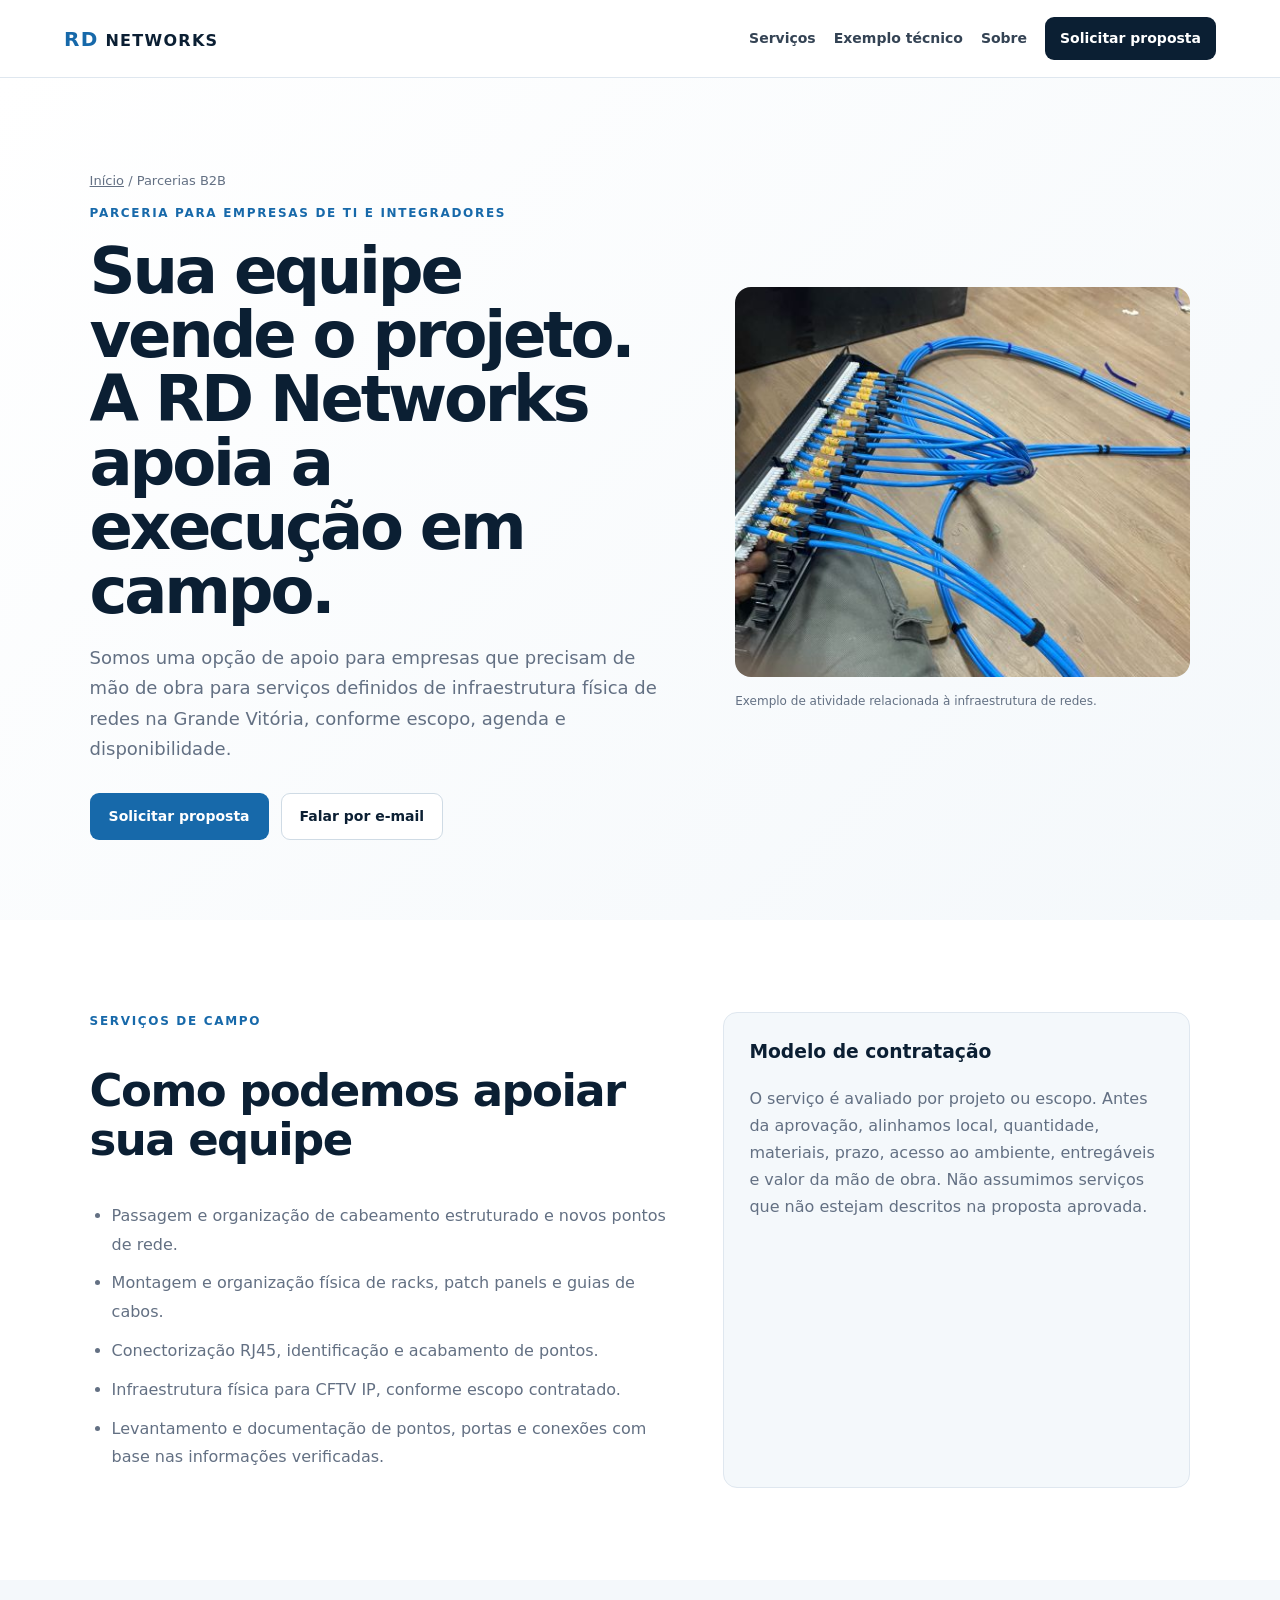
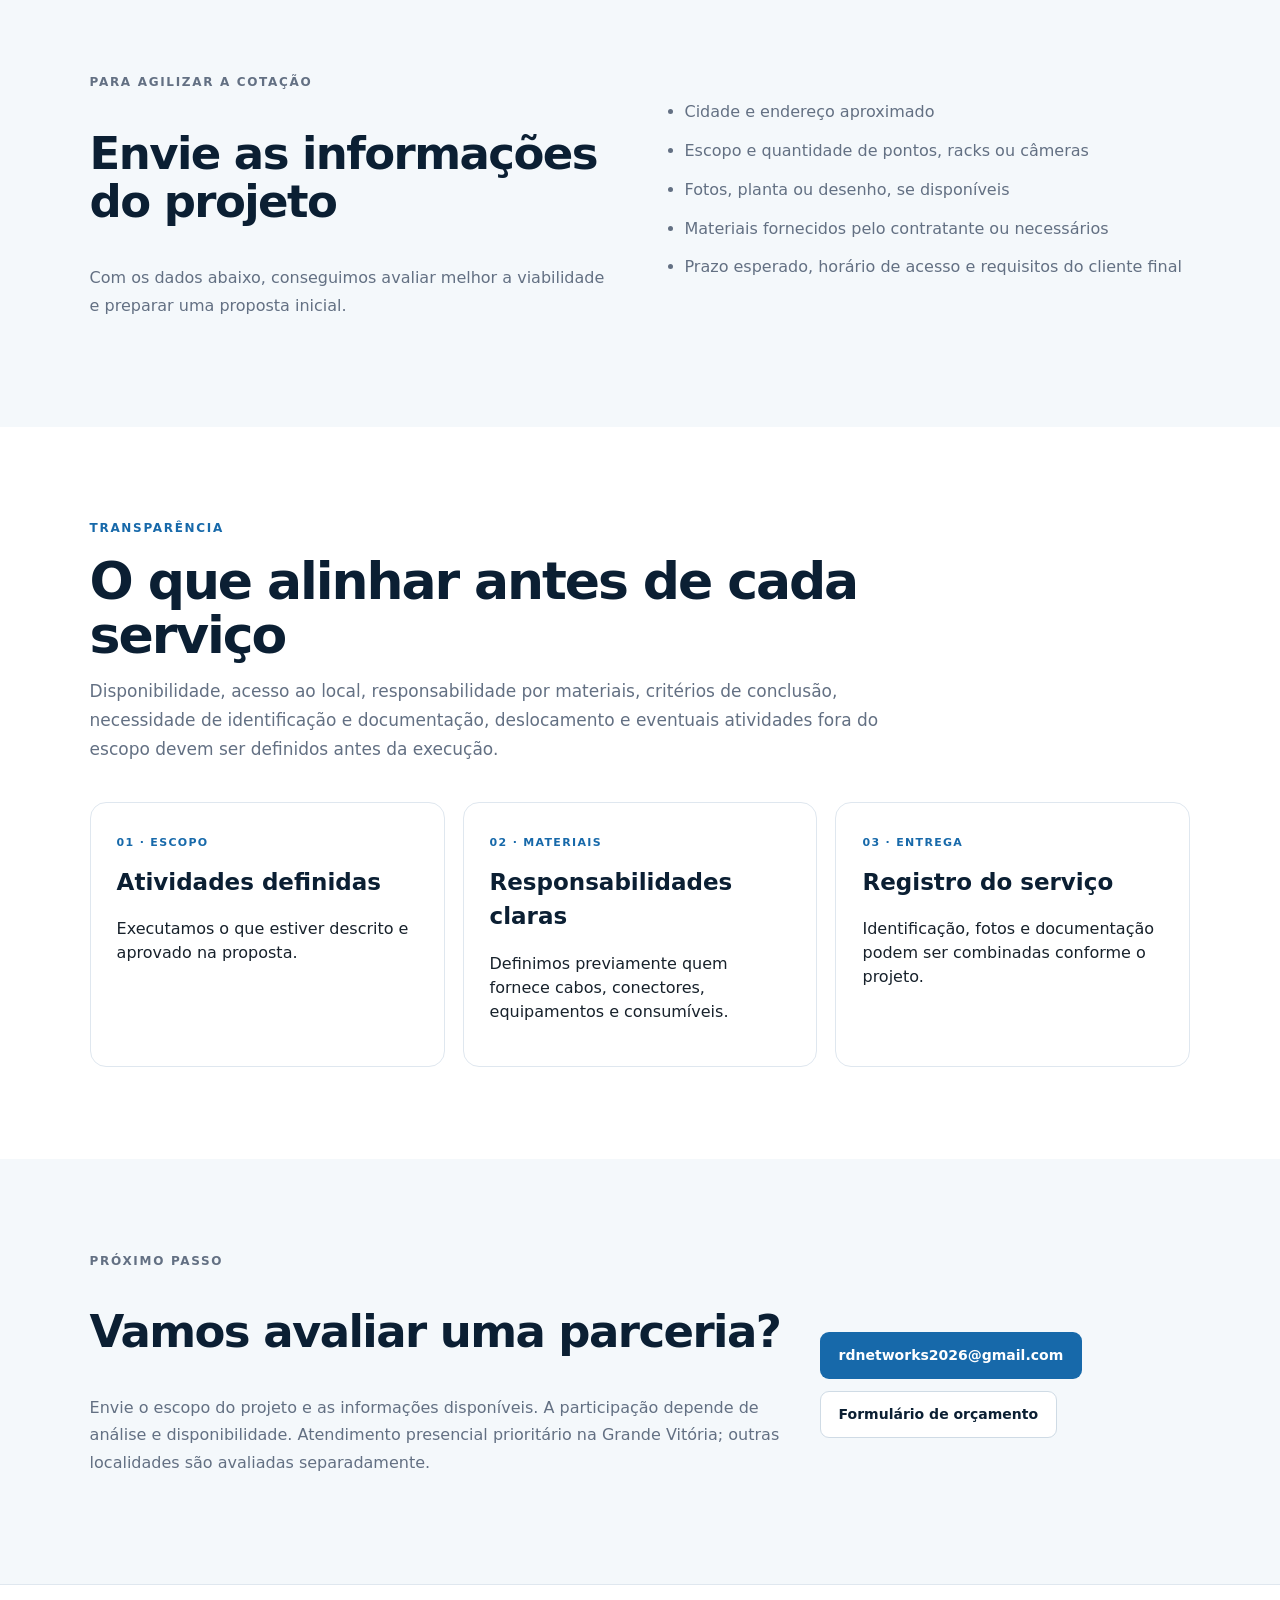
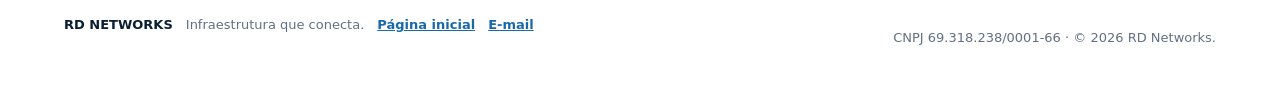
==== b2b.html @ fc4e4446 "Create dedicated B2B partnership page for IT companies" ====
<!doctype html>
<html lang="pt-BR">
<head>
<meta charset="utf-8"><meta name="viewport" content="width=device-width, initial-scale=1">
<title>Parceria B2B para empresas de TI | RD Networks</title>
<meta name="description" content="A RD Networks apoia empresas de TI e integradores com execução presencial de cabeamento estruturado, racks, patch panels, CFTV IP e documentação na Grande Vitória.">
<link rel="canonical" href="https://rdnetworks2026.github.io/Rd-Networks/b2b.html">
<link rel="stylesheet" href="style.css?v=20261010-b2b">
</head>
<body>
<header class="topbar"><a class="brand" href="./"><span>RD</span> NETWORKS</a><button class="menu" type="button" aria-label="Abrir menu" aria-controls="mainNav" aria-expanded="false">☰</button><nav id="mainNav" aria-label="Navegação principal"><a href="./#servicos">Serviços</a><a href="./#entregaveis">Exemplo técnico</a><a href="./#sobre">Sobre</a><a class="nav-cta" href="./#orcamento">Solicitar proposta</a></nav></header>
<main>
<section class="detail-hero"><div class="detail-copy"><p class="detail-breadcrumb"><a href="./">Início</a> / Parcerias B2B</p><p class="eyebrow">PARCERIA PARA EMPRESAS DE TI E INTEGRADORES</p><h1>Sua equipe vende o projeto. A RD Networks apoia a execução em campo.</h1><p>Somos uma opção de apoio para empresas que precisam de mão de obra para serviços definidos de infraestrutura física de redes na Grande Vitória, conforme escopo, agenda e disponibilidade.</p><div class="actions"><a class="btn primary" href="./#orcamento">Solicitar proposta</a><a class="btn secondary" href="mailto:rdnetworks2026@gmail.com?subject=Parceria%20B2B%20-%20RD%20Networks">Falar por e-mail</a></div></div><figure class="detail-visual"><img src="assets/servico-real-patch-panel.png" alt="Patch panel com cabos de rede organizados"><figcaption>Exemplo de atividade relacionada à infraestrutura de redes.</figcaption></figure></section>
<section class="section detail-layout"><div><p class="eyebrow">SERVIÇOS DE CAMPO</p><h2>Como podemos apoiar sua equipe</h2><ul class="detail-list"><li>Passagem e organização de cabeamento estruturado e novos pontos de rede.</li><li>Montagem e organização física de racks, patch panels e guias de cabos.</li><li>Conectorização RJ45, identificação e acabamento de pontos.</li><li>Infraestrutura física para CFTV IP, conforme escopo contratado.</li><li>Levantamento e documentação de pontos, portas e conexões com base nas informações verificadas.</li></ul></div><aside class="detail-aside"><h3>Modelo de contratação</h3><p>O serviço é avaliado por projeto ou escopo. Antes da aprovação, alinhamos local, quantidade, materiais, prazo, acesso ao ambiente, entregáveis e valor da mão de obra. Não assumimos serviços que não estejam descritos na proposta aprovada.</p></aside></section>
<section class="section detail-request"><div><p class="eyebrow">PARA AGILIZAR A COTAÇÃO</p><h2>Envie as informações do projeto</h2><p>Com os dados abaixo, conseguimos avaliar melhor a viabilidade e preparar uma proposta inicial.</p></div><ul class="detail-list"><li>Cidade e endereço aproximado</li><li>Escopo e quantidade de pontos, racks ou câmeras</li><li>Fotos, planta ou desenho, se disponíveis</li><li>Materiais fornecidos pelo contratante ou necessários</li><li>Prazo esperado, horário de acesso e requisitos do cliente final</li></ul></section>
<section class="section"><div class="section-heading"><p class="eyebrow">TRANSPARÊNCIA</p><h2>O que alinhar antes de cada serviço</h2><p>Disponibilidade, acesso ao local, responsabilidade por materiais, critérios de conclusão, necessidade de identificação e documentação, deslocamento e eventuais atividades fora do escopo devem ser definidos antes da execução.</p></div><div class="card-grid three"><article class="deliverable-card"><span class="sample-label">01 · ESCOPO</span><h3>Atividades definidas</h3><p>Executamos o que estiver descrito e aprovado na proposta.</p></article><article class="deliverable-card"><span class="sample-label">02 · MATERIAIS</span><h3>Responsabilidades claras</h3><p>Definimos previamente quem fornece cabos, conectores, equipamentos e consumíveis.</p></article><article class="deliverable-card"><span class="sample-label">03 · ENTREGA</span><h3>Registro do serviço</h3><p>Identificação, fotos e documentação podem ser combinadas conforme o projeto.</p></article></div></section>
<section class="section detail-cta soft"><div><p class="eyebrow">PRÓXIMO PASSO</p><h2>Vamos avaliar uma parceria?</h2><p>Envie o escopo do projeto e as informações disponíveis. A participação depende de análise e disponibilidade. Atendimento presencial prioritário na Grande Vitória; outras localidades são avaliadas separadamente.</p></div><div class="actions"><a class="btn primary" href="mailto:rdnetworks2026@gmail.com?subject=Parceria%20B2B%20-%20RD%20Networks">rdnetworks2026@gmail.com</a><a class="btn secondary" href="./#orcamento">Formulário de orçamento</a></div></section>
</main>
<footer><div><strong>RD NETWORKS</strong><span>Infraestrutura que conecta.</span><a href="./">Página inicial</a><a href="mailto:rdnetworks2026@gmail.com">E-mail</a></div><p>CNPJ 69.318.238/0001-66 · © 2026 RD Networks.</p></footer><script src="script.js?v=20261010-b2b"></script>
</body></html>
---- style.css ----
:root{--navy:#0b1f33;--navy2:#102b45;--blue:#1769aa;--cyan:#28b6d8;--ink:#17212b;--muted:#637083;--line:#dfe7ef;--soft:#f4f8fb;--white:#fff;--green:#167a43}
*{box-sizing:border-box}html{scroll-behavior:smooth}body{margin:0;font-family:Inter,ui-sans-serif,system-ui,-apple-system,BlinkMacSystemFont,"Segoe UI",sans-serif;color:var(--ink);background:#fff;line-height:1.5}a{color:inherit}img{max-width:100%}.topbar{position:sticky;top:0;z-index:50;display:flex;align-items:center;justify-content:space-between;gap:30px;padding:17px max(5vw,24px);background:rgba(255,255,255,.96);border-bottom:1px solid var(--line);backdrop-filter:blur(12px)}.brand{text-decoration:none;font-weight:900;letter-spacing:.08em;color:var(--navy);white-space:nowrap}.brand span{color:var(--blue);font-size:1.25em}nav{display:flex;align-items:center;gap:18px}nav a{text-decoration:none;font-size:14px;font-weight:750;color:#344354}nav a:hover{color:var(--blue)}.nav-cta{background:var(--navy);color:#fff!important;padding:11px 15px;border-radius:9px}.menu{display:none;border:0;background:none;font-size:26px;color:var(--navy)}
.hero{min-height:650px;display:grid;grid-template-columns:1.05fr .95fr;gap:6vw;align-items:center;padding:80px max(7vw,28px);background:linear-gradient(135deg,#fff 0%,#f4f8fb 100%)}.hero-copy{max-width:760px}.eyebrow{margin:0 0 17px;color:var(--blue);font-size:12px;font-weight:900;letter-spacing:.14em}.hero h1{margin:0 0 24px;color:var(--navy);font-size:clamp(44px,6vw,76px);line-height:.99;letter-spacing:-.055em}.hero-lead{max-width:700px;color:var(--muted);font-size:19px;line-height:1.7}.actions{display:flex;gap:12px;flex-wrap:wrap;margin-top:28px}.btn{display:inline-flex;justify-content:center;align-items:center;min-height:46px;padding:12px 18px;border-radius:9px;text-decoration:none;border:1px solid transparent;font-weight:800;font-size:14px;cursor:pointer}.btn.primary{background:var(--blue);color:#fff}.btn.primary:hover{background:var(--navy)}.btn.secondary{background:#fff;border-color:#cfdbe5;color:var(--navy)}.btn.secondary:hover{border-color:var(--blue);color:var(--blue)}.btn.light{background:#fff;color:var(--navy)}.trust-row{display:flex;flex-wrap:wrap;gap:18px;margin-top:28px;color:#425365;font-size:13px;font-weight:700}
.hero-visual{position:relative;min-height:470px;display:grid;place-items:center}.visual-glow{position:absolute;width:360px;height:360px;border-radius:50%;background:radial-gradient(circle,#bdefff 0%,rgba(189,239,255,0) 68%)}.rack-visual{position:relative;width:min(280px,70%);height:380px;padding:14px;background:linear-gradient(90deg,#111b27,#2b3d4f,#111b27);border:10px solid #152536;border-radius:16px;box-shadow:25px 30px 55px rgba(11,31,51,.22);z-index:2}.rack-top{color:#9ce9ff;text-align:center;font-size:9px;font-weight:900;letter-spacing:.18em;margin-bottom:14px}.rack-unit{height:62px;margin:8px 0;border:2px solid #506273;border-radius:5px;background:#0b1724;display:flex;align-items:center;gap:7px;padding:8px}.rack-unit i{display:block;width:14px;height:14px;border-radius:2px;background:#28b6d8;box-shadow:0 0 10px rgba(40,182,216,.5)}.rack-unit.patch{height:48px;flex-wrap:wrap;align-content:center}.rack-unit.patch i{width:10px;height:10px}.rack-unit.blank{height:72px;background:repeating-linear-gradient(0deg,#101d2b,#101d2b 5px,#17283a 6px)}.visual-label{position:absolute;z-index:3;padding:10px 14px;border:1px solid rgba(23,105,170,.25);background:rgba(255,255,255,.94);border-radius:999px;color:var(--navy);font-weight:900;font-size:12px;box-shadow:0 10px 25px rgba(11,31,51,.12)}.label-one{top:18%;left:7%}.label-two{right:4%;top:44%}.label-three{left:9%;bottom:17%}
.promo{display:flex;align-items:center;justify-content:space-between;gap:25px;padding:22px max(7vw,28px);background:var(--navy);color:#fff}.promo span{display:block;color:#8edff4;font-size:11px;font-weight:900;letter-spacing:.14em}.promo strong{display:block;font-size:21px;margin:3px 0}.promo p{margin:0;color:#b9c8d6;font-size:13px}
.section{padding:92px max(7vw,28px)}.soft{background:var(--soft)}.section-heading{max-width:820px;margin:0 0 38px}.section-heading h2{margin:0 0 15px;color:var(--navy);font-size:clamp(32px,4.2vw,52px);line-height:1.04;letter-spacing:-.04em}.section-heading>p:last-child{margin:0;color:var(--muted);font-size:17px;line-height:1.7}.card-grid{display:grid;gap:18px}.card-grid.four{grid-template-columns:repeat(4,1fr)}.card-grid.three{grid-template-columns:repeat(3,1fr)}.problem-card{padding:27px;background:#fff;border:1px solid var(--line);border-radius:16px;min-height:210px}.problem-card>span,.service-card>span{color:var(--cyan);font-size:12px;font-weight:900;letter-spacing:.1em}.problem-card h3{margin:30px 0 10px;color:var(--navy);font-size:20px}.problem-card p{margin:0;color:var(--muted)}
.services{grid-template-columns:repeat(3,1fr)!important}.service-card{display:flex;flex-direction:column;padding:24px;border:1px solid var(--line);border-radius:16px;background:#fff;min-width:0;transition:transform .2s,box-shadow .2s}.service-card:hover{transform:translateY(-3px);box-shadow:0 14px 35px rgba(11,31,51,.08)}.service-card img{width:100%;height:190px;object-fit:cover;border-radius:11px;margin-bottom:20px;background:#e7eef4}.service-card img.cftv-img{object-position:55% 28%;transform:none}.service-card h3{margin:10px 0 10px;color:var(--navy);font-size:21px}.service-card p{margin:0 0 17px;color:var(--muted);line-height:1.6}.service-card a{margin-top:auto;color:var(--blue);font-size:14px;font-weight:850;text-decoration:none}.service-icon{height:190px;display:grid;place-items:center;border-radius:11px;background:linear-gradient(135deg,#eaf6fb,#d9edf5);color:var(--blue);font-size:30px;font-weight:950;letter-spacing:.08em;margin-bottom:20px}
.steps{display:grid;grid-template-columns:repeat(4,1fr);gap:18px}.steps article{padding:28px;border:1px solid var(--line);background:#fff;border-radius:16px}.steps b{color:var(--blue);font-size:13px}.steps h3{margin:22px 0 10px;color:var(--navy);font-size:20px}.steps p{margin:0;color:var(--muted)}
.portfolio-grid{display:grid;grid-template-columns:repeat(3,1fr);gap:18px}.portfolio-grid figure{margin:0}.portfolio-grid img{display:block;width:100%;height:290px;object-fit:cover;border-radius:16px}.portfolio-grid figcaption{padding:12px 2px;color:var(--muted);font-size:13px;font-weight:700}
.plans-section{position:relative}.plan-card,.global-card{position:relative;padding:30px;border:1px solid var(--line);border-radius:16px;background:#fff;display:flex;flex-direction:column}.plan-card.featured,.global-card.featured{border:2px solid var(--blue);box-shadow:0 15px 40px rgba(23,105,170,.1)}.plan-card>span,.global-card>span{font-size:12px;color:var(--blue);font-weight:900;letter-spacing:.12em}.plan-card h3,.global-card h3{margin:13px 0;color:var(--navy);font-size:34px;letter-spacing:-.03em}.plan-card h3 .small{font-size:15px;letter-spacing:0}.plan-card>strong{font-size:14px;color:#31475b;margin-bottom:18px}.plan-card ul{margin:0 0 26px;padding-left:20px;color:var(--muted)}.plan-card li{margin:8px 0}.plan-card .btn{margin-top:auto}.recommended{position:absolute;right:18px;top:18px;background:var(--blue);color:#fff;padding:6px 9px;border-radius:999px;font-size:10px;font-weight:900}.rules{margin-top:22px;padding:18px 20px;border:1px solid var(--line);border-radius:12px;background:rgba(255,255,255,.7);color:var(--muted);font-size:13px;line-height:1.65}.rules strong{color:var(--navy)}
.b2b{display:grid;grid-template-columns:1.15fr .85fr;gap:60px;align-items:center;background:var(--navy);color:#fff}.b2b h2{font-size:clamp(34px,4.5vw,58px);line-height:1.02;letter-spacing:-.045em;margin:0 0 18px;color:#fff}.b2b-copy>p:not(.eyebrow){color:#b9c8d6;font-size:17px;line-height:1.7}.b2b .secondary{background:transparent;border-color:#61798f;color:#fff}.b2b-list{display:grid;gap:10px}.b2b-list span{padding:14px 16px;border:1px solid rgba(255,255,255,.16);border-radius:10px;background:rgba(255,255,255,.04)}.b2b-list small{color:#9fb2c3;line-height:1.6;margin-top:7px}
.global{background:#f8fbfd}.global-card p{color:var(--muted);margin:0 0 20px}.global-card h3{font-size:27px}
.coverage{display:grid;grid-template-columns:1fr 1fr;gap:70px;align-items:center}.coverage h2{margin:0 0 17px;color:var(--navy);font-size:clamp(32px,4vw,50px);line-height:1.05;letter-spacing:-.04em}.coverage p{color:var(--muted);line-height:1.7}.chips{display:flex;flex-wrap:wrap;gap:10px}.chips span{padding:12px 15px;border:1px solid var(--line);border-radius:999px;color:#405365;background:#fff;font-size:13px;font-weight:700}
.about{display:grid;grid-template-columns:.8fr 1.2fr;gap:80px}.about h2{margin:0;color:var(--navy);font-size:clamp(32px,4vw,50px);line-height:1.05;letter-spacing:-.04em}.about p{color:var(--muted);line-height:1.7}.muted{color:var(--muted)!important;font-size:13px}
.faq-grid{display:grid;grid-template-columns:repeat(2,1fr);gap:14px}.faq-grid details{padding:20px 22px;border:1px solid var(--line);border-radius:14px;background:#fff}.faq-grid summary{cursor:pointer;color:var(--navy);font-weight:850}.faq-grid p{margin:14px 0 0;color:var(--muted);line-height:1.65}
.quote{display:grid;grid-template-columns:.8fr 1.2fr;gap:65px;background:var(--navy);color:#fff}.quote h2{margin:0 0 18px;color:#fff;font-size:clamp(36px,4.7vw,58px);line-height:1.02;letter-spacing:-.04em}.quote-intro>p:not(.eyebrow){color:#b9c8d6;line-height:1.7}.quote-process{display:grid;grid-template-columns:repeat(2,1fr);gap:10px;margin:26px 0}.quote-process span{padding:12px 14px;border:1px solid rgba(255,255,255,.15);border-radius:10px;color:#d8e3ec;font-size:13px}.quote-process b{color:#8edff4;margin-right:6px}#quoteForm{background:#fff;color:var(--ink);padding:30px;border-radius:18px}.request-types{display:grid;grid-template-columns:repeat(4,1fr);gap:10px;margin-bottom:20px}.request-type{margin:0;cursor:pointer}.request-type input{position:absolute;opacity:0;pointer-events:none}.request-type span{display:block;height:100%;padding:15px;border:1px solid var(--line);border-radius:11px;background:#fff}.request-type input:checked+span{border-color:var(--blue);box-shadow:0 0 0 2px rgba(23,105,170,.12);background:#f5faff}.request-type b{display:block;color:var(--navy);font-size:13px}.request-type small{display:block;color:var(--muted);margin-top:4px}.two{display:grid;grid-template-columns:1fr 1fr;gap:15px}label{display:block;font-size:13px;font-weight:800;margin-bottom:16px}input,select,textarea{width:100%;margin-top:7px;padding:13px;border:1px solid #d5e0e8;border-radius:8px;background:#fff;color:var(--ink);font:inherit}textarea{resize:vertical}.consent{display:flex;gap:9px;align-items:flex-start;font-weight:500;color:var(--muted);line-height:1.45}.consent input{width:auto;margin-top:3px}.quote-actions{display:flex;gap:10px;flex-wrap:wrap}.quote-actions .secondary{background:#fff}.status{min-height:22px;margin:14px 0 0;color:var(--blue);font-weight:750;font-size:13px}
footer{display:flex;justify-content:space-between;gap:20px;padding:30px max(5vw,24px);border-top:1px solid var(--line);color:var(--muted);font-size:13px}footer div{display:flex;gap:13px;flex-wrap:wrap}footer strong{color:var(--navy)}footer a{color:var(--blue);font-weight:700}.whatsapp-float{position:fixed;right:18px;bottom:18px;z-index:40;display:flex;align-items:center;gap:8px;padding:12px 17px;border-radius:999px;background:var(--green);color:#fff;text-decoration:none;font-weight:850;box-shadow:0 9px 28px rgba(0,0,0,.2)}
@media(max-width:1050px){nav{gap:11px}.hero{grid-template-columns:1fr}.hero-visual{min-height:390px}.card-grid.four{grid-template-columns:repeat(2,1fr)}.services{grid-template-columns:repeat(2,1fr)!important}.steps{grid-template-columns:repeat(2,1fr)}.b2b,.quote{grid-template-columns:1fr}.coverage,.about{grid-template-columns:1fr;gap:35px}}
@media(max-width:800px){.topbar{padding:15px 20px}.menu{display:block}nav{display:none;position:absolute;left:0;right:0;top:65px;padding:18px 20px;background:#fff;border-bottom:1px solid var(--line);flex-direction:column;align-items:stretch}nav.open{display:flex}nav a{padding:9px}.hero{padding:60px 24px}.hero h1{font-size:clamp(42px,12vw,62px)}.hero-visual{min-height:330px}.rack-visual{height:300px}.section{padding:70px 24px}.promo{padding:20px 24px;align-items:flex-start;flex-direction:column}.card-grid.three,.portfolio-grid{grid-template-columns:1fr 1fr}.b2b{gap:35px}.quote{gap:35px}.request-types{grid-template-columns:1fr 1fr}footer{flex-direction:column}}
@media(max-width:560px){.hero{padding-top:45px}.hero-visual{min-height:280px}.rack-visual{width:210px;height:270px}.visual-label{font-size:10px;padding:8px 11px}.label-one{left:0}.label-two{right:0}.label-three{left:0}.trust-row{display:grid;gap:8px}.card-grid.four,.services,.card-grid.three,.portfolio-grid,.steps,.faq-grid,.two,.request-types{grid-template-columns:1fr!important}.plan-card h3{font-size:29px}.recommended{position:static;display:inline-block;margin-bottom:10px}.quote-process{grid-template-columns:1fr}.quote-actions .btn{width:100%}.whatsapp-float{right:12px;bottom:12px}.whatsapp-float b{display:none}}
a:focus-visible,button:focus-visible,input:focus-visible,select:focus-visible,textarea:focus-visible{outline:3px solid var(--cyan);outline-offset:3px}
/* Novos componentes: exemplos técnicos, formulário internacional e página B2B */
.deliverable-grid{display:grid;grid-template-columns:1fr 1fr;gap:20px}.deliverable-card{min-width:0;padding:26px;border:1px solid var(--line);border-radius:16px;background:#fff}.deliverable-card h3{margin:12px 0 18px;color:var(--navy);font-size:23px}.sample-label{display:inline-block;color:var(--blue);font-size:11px;font-weight:900;letter-spacing:.12em}.sample-table-wrap{overflow-x:auto}.sample-table{width:100%;border-collapse:collapse;font-size:13px}.sample-table th,.sample-table td{padding:11px 9px;border-bottom:1px solid var(--line);text-align:left;white-space:nowrap}.sample-table th{background:var(--soft);color:var(--navy);font-size:11px}.sample-table td{color:#425365}.rack-plan{display:grid;gap:8px;padding:18px;border:8px solid #1a2c3e;border-radius:12px;background:#0b1f33}.rack-plan-unit{padding:12px 9px;border:1px solid #52687b;border-radius:5px;background:#172b3d;color:#d8e3ec;text-align:center;font-size:12px;font-weight:800}.rack-plan-unit.highlight{background:#123c56;border-color:#28b6d8;color:#a9efff}.deliverable-footer{display:flex;align-items:center;justify-content:space-between;gap:25px;margin-top:20px;padding:22px;border-radius:14px;background:var(--soft)}.deliverable-footer p{max-width:700px;margin:0;color:var(--muted);line-height:1.65}.international-notice{margin:0 0 18px;padding:18px;border:1px solid #b7dceb;border-radius:12px;background:#f1faff;color:#344354;font-size:13px;line-height:1.6}.international-notice[hidden]{display:none}.international-notice strong{color:var(--navy)}.international-notice p{margin:6px 0 12px}.detail-hero{display:grid;grid-template-columns:1fr .8fr;gap:6vw;align-items:center;padding:80px max(7vw,28px);background:linear-gradient(135deg,#fff,#f4f8fb)}.detail-hero h1{margin:0 0 20px;color:var(--navy);font-size:clamp(40px,5vw,66px);line-height:1;letter-spacing:-.05em}.detail-hero .detail-copy>p:not(.eyebrow):not(.detail-breadcrumb){color:var(--muted);font-size:18px;line-height:1.7}.detail-breadcrumb{font-size:13px;color:var(--muted)}.detail-visual{margin:0}.detail-visual img{width:100%;max-height:390px;object-fit:cover;border-radius:16px}.detail-visual figcaption{margin-top:8px;color:var(--muted);font-size:12px}.detail-layout{display:grid;grid-template-columns:1fr .8fr;gap:50px}.detail-layout h2,.detail-request h2,.detail-more h2,.detail-cta h2{color:var(--navy);font-size:clamp(30px,4vw,45px);line-height:1.08;letter-spacing:-.035em}.detail-list{padding-left:22px;color:var(--muted);line-height:1.8}.detail-list li{margin:10px 0}.detail-aside{padding:25px;border:1px solid var(--line);border-radius:14px;background:var(--soft)}.detail-aside h3{margin-top:0;color:var(--navy)}.detail-aside p,.detail-request p,.detail-cta p{color:var(--muted);line-height:1.7}.detail-request{display:grid;grid-template-columns:1fr 1fr;gap:45px;background:var(--soft)}.detail-links{display:grid;grid-template-columns:repeat(3,1fr);gap:14px}.detail-links a{display:flex;justify-content:space-between;gap:10px;padding:20px;border:1px solid var(--line);border-radius:12px;text-decoration:none;font-weight:800;color:var(--navy)}.detail-cta{display:flex;align-items:center;justify-content:space-between;gap:30px}.detail-cta>div:first-child{max-width:700px}.detail-bullets{display:grid;gap:10px;padding:0;list-style:none}.detail-bullets li{padding:13px 15px;border:1px solid var(--line);border-radius:10px;background:#fff}.detail-table-note{padding:14px;border-radius:10px;background:var(--soft);color:var(--muted);font-size:13px;line-height:1.6}
@media(max-width:800px){.deliverable-grid,.detail-hero,.detail-layout,.detail-request{grid-template-columns:1fr}.deliverable-footer,.detail-cta{align-items:flex-start;flex-direction:column}.detail-links{grid-template-columns:1fr}.detail-hero{padding:55px 24px}}
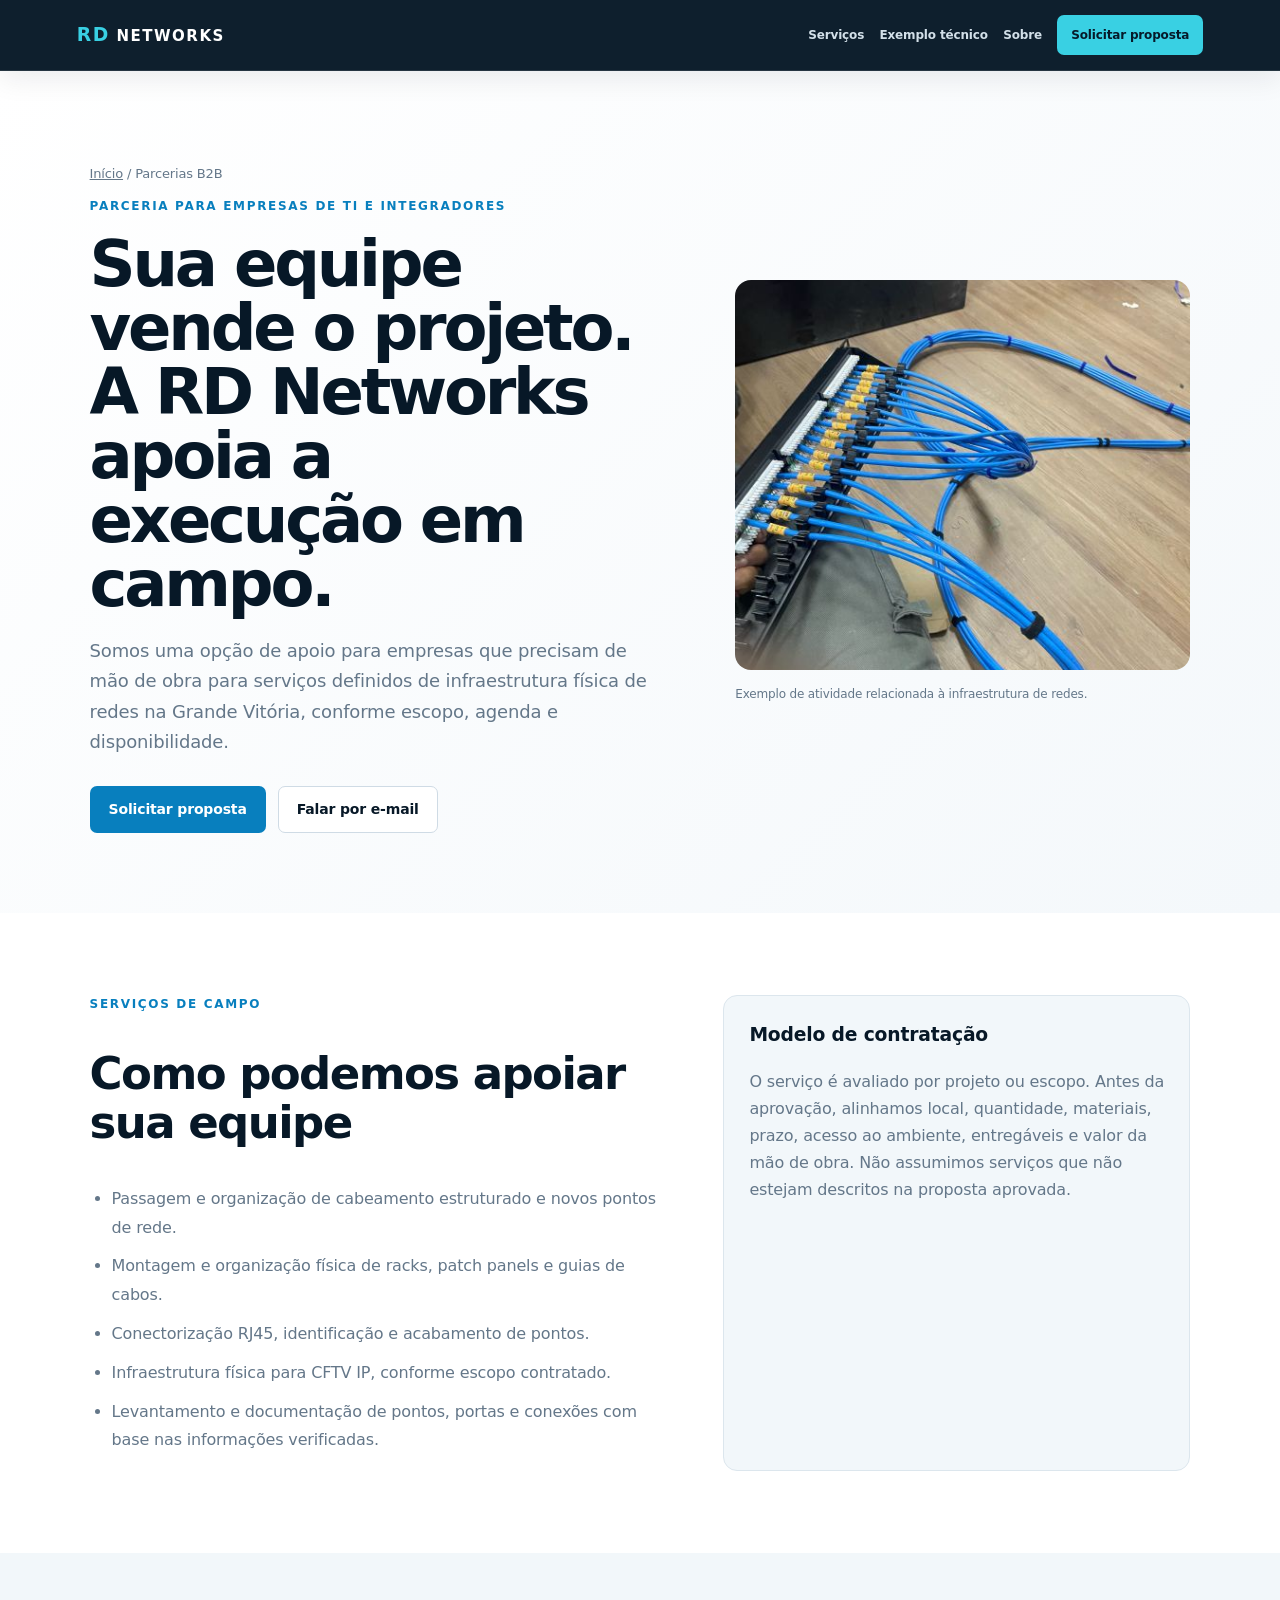
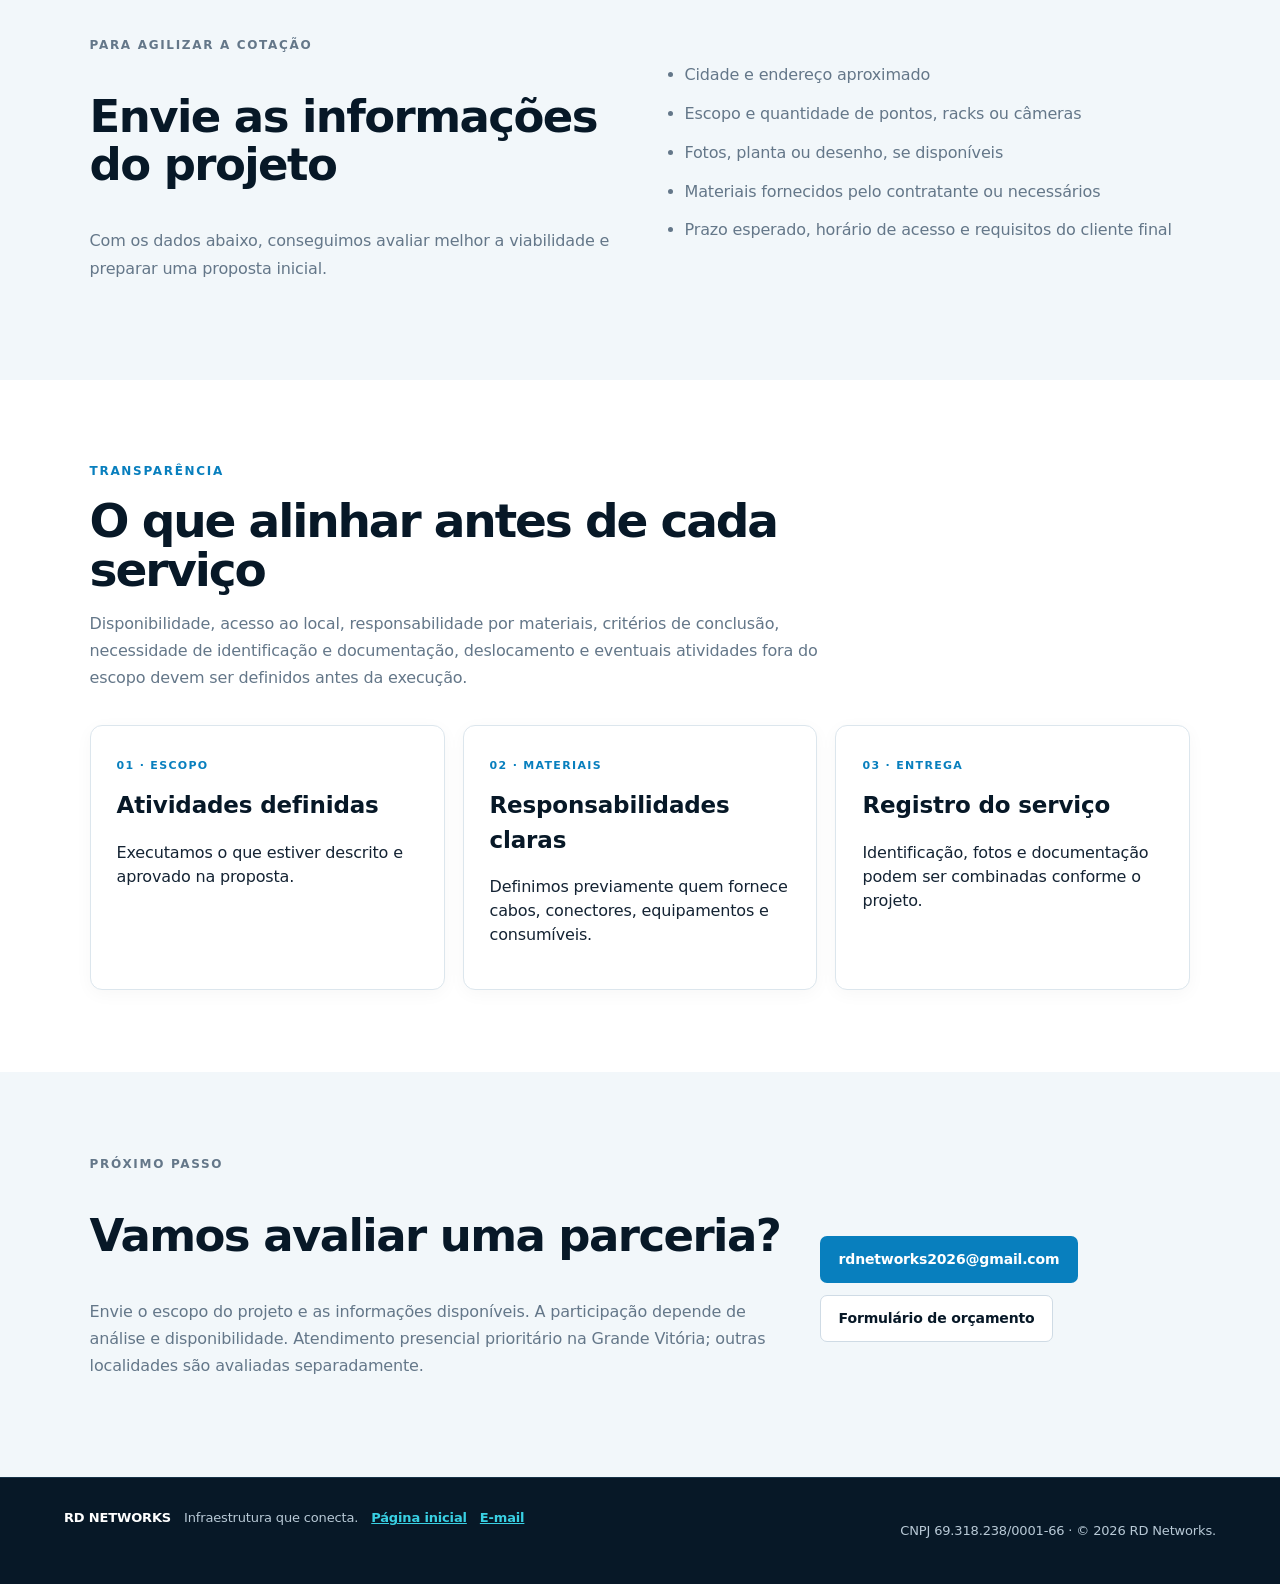
==== commit 6abe35c5: "Improve RD Networks site visuals, imagery, accessibility and SEO" ====
--- a/b2b.html
+++ b/b2b.html
@@ -4,8 +4,13 @@
 <meta charset="utf-8"><meta name="viewport" content="width=device-width, initial-scale=1">
 <title>Parceria B2B para empresas de TI | RD Networks</title>
 <meta name="description" content="A RD Networks apoia empresas de TI e integradores com execução presencial de cabeamento estruturado, racks, patch panels, CFTV IP e documentação na Grande Vitória.">
+  <link rel="canonical" href="https://rdnetworks2026.github.io/Rd-Networks/b2b.html">
+  <meta property="og:type" content="website">
+  <meta property="og:title" content="Parceria B2B para empresas de TI | RD Networks">
+  <meta property="og:description" content="A RD Networks apoia empresas de TI e integradores com execução presencial de cabeamento estruturado, racks, patch panels, CFTV IP e documentação na Grande Vitória.">
+  <meta property="og:url" content="https://rdnetworks2026.github.io/Rd-Networks/b2b.html">
 <link rel="canonical" href="https://rdnetworks2026.github.io/Rd-Networks/b2b.html">
-<link rel="stylesheet" href="style.css?v=20261010-b2b">
+<link rel="stylesheet" href="style.css?v=20261027-round2">
 </head>
 <body>
 <header class="topbar"><a class="brand" href="./"><span>RD</span> NETWORKS</a><button class="menu" type="button" aria-label="Abrir menu" aria-controls="mainNav" aria-expanded="false">☰</button><nav id="mainNav" aria-label="Navegação principal"><a href="./#servicos">Serviços</a><a href="./#entregaveis">Exemplo técnico</a><a href="./#sobre">Sobre</a><a class="nav-cta" href="./#orcamento">Solicitar proposta</a></nav></header>
@@ -16,5 +21,5 @@
 <section class="section"><div class="section-heading"><p class="eyebrow">TRANSPARÊNCIA</p><h2>O que alinhar antes de cada serviço</h2><p>Disponibilidade, acesso ao local, responsabilidade por materiais, critérios de conclusão, necessidade de identificação e documentação, deslocamento e eventuais atividades fora do escopo devem ser definidos antes da execução.</p></div><div class="card-grid three"><article class="deliverable-card"><span class="sample-label">01 · ESCOPO</span><h3>Atividades definidas</h3><p>Executamos o que estiver descrito e aprovado na proposta.</p></article><article class="deliverable-card"><span class="sample-label">02 · MATERIAIS</span><h3>Responsabilidades claras</h3><p>Definimos previamente quem fornece cabos, conectores, equipamentos e consumíveis.</p></article><article class="deliverable-card"><span class="sample-label">03 · ENTREGA</span><h3>Registro do serviço</h3><p>Identificação, fotos e documentação podem ser combinadas conforme o projeto.</p></article></div></section>
 <section class="section detail-cta soft"><div><p class="eyebrow">PRÓXIMO PASSO</p><h2>Vamos avaliar uma parceria?</h2><p>Envie o escopo do projeto e as informações disponíveis. A participação depende de análise e disponibilidade. Atendimento presencial prioritário na Grande Vitória; outras localidades são avaliadas separadamente.</p></div><div class="actions"><a class="btn primary" href="mailto:rdnetworks2026@gmail.com?subject=Parceria%20B2B%20-%20RD%20Networks">rdnetworks2026@gmail.com</a><a class="btn secondary" href="./#orcamento">Formulário de orçamento</a></div></section>
 </main>
-<footer><div><strong>RD NETWORKS</strong><span>Infraestrutura que conecta.</span><a href="./">Página inicial</a><a href="mailto:rdnetworks2026@gmail.com">E-mail</a></div><p>CNPJ 69.318.238/0001-66 · © 2026 RD Networks.</p></footer><script src="script.js?v=20261010-b2b"></script>
+<footer><div><strong>RD NETWORKS</strong><span>Infraestrutura que conecta.</span><a href="./">Página inicial</a><a href="mailto:rdnetworks2026@gmail.com?subject=Contato%20comercial%20-%20RD%20Networks">E-mail</a></div><p>CNPJ 69.318.238/0001-66 · © 2026 RD Networks.</p></footer><script src="script.js?v=20261027-round2"></script>
 </body></html>
--- a/style.css
+++ b/style.css
@@ -22,3 +22,124 @@
 /* Novos componentes: exemplos técnicos, formulário internacional e página B2B */
 .deliverable-grid{display:grid;grid-template-columns:1fr 1fr;gap:20px}.deliverable-card{min-width:0;padding:26px;border:1px solid var(--line);border-radius:16px;background:#fff}.deliverable-card h3{margin:12px 0 18px;color:var(--navy);font-size:23px}.sample-label{display:inline-block;color:var(--blue);font-size:11px;font-weight:900;letter-spacing:.12em}.sample-table-wrap{overflow-x:auto}.sample-table{width:100%;border-collapse:collapse;font-size:13px}.sample-table th,.sample-table td{padding:11px 9px;border-bottom:1px solid var(--line);text-align:left;white-space:nowrap}.sample-table th{background:var(--soft);color:var(--navy);font-size:11px}.sample-table td{color:#425365}.rack-plan{display:grid;gap:8px;padding:18px;border:8px solid #1a2c3e;border-radius:12px;background:#0b1f33}.rack-plan-unit{padding:12px 9px;border:1px solid #52687b;border-radius:5px;background:#172b3d;color:#d8e3ec;text-align:center;font-size:12px;font-weight:800}.rack-plan-unit.highlight{background:#123c56;border-color:#28b6d8;color:#a9efff}.deliverable-footer{display:flex;align-items:center;justify-content:space-between;gap:25px;margin-top:20px;padding:22px;border-radius:14px;background:var(--soft)}.deliverable-footer p{max-width:700px;margin:0;color:var(--muted);line-height:1.65}.international-notice{margin:0 0 18px;padding:18px;border:1px solid #b7dceb;border-radius:12px;background:#f1faff;color:#344354;font-size:13px;line-height:1.6}.international-notice[hidden]{display:none}.international-notice strong{color:var(--navy)}.international-notice p{margin:6px 0 12px}.detail-hero{display:grid;grid-template-columns:1fr .8fr;gap:6vw;align-items:center;padding:80px max(7vw,28px);background:linear-gradient(135deg,#fff,#f4f8fb)}.detail-hero h1{margin:0 0 20px;color:var(--navy);font-size:clamp(40px,5vw,66px);line-height:1;letter-spacing:-.05em}.detail-hero .detail-copy>p:not(.eyebrow):not(.detail-breadcrumb){color:var(--muted);font-size:18px;line-height:1.7}.detail-breadcrumb{font-size:13px;color:var(--muted)}.detail-visual{margin:0}.detail-visual img{width:100%;max-height:390px;object-fit:cover;border-radius:16px}.detail-visual figcaption{margin-top:8px;color:var(--muted);font-size:12px}.detail-layout{display:grid;grid-template-columns:1fr .8fr;gap:50px}.detail-layout h2,.detail-request h2,.detail-more h2,.detail-cta h2{color:var(--navy);font-size:clamp(30px,4vw,45px);line-height:1.08;letter-spacing:-.035em}.detail-list{padding-left:22px;color:var(--muted);line-height:1.8}.detail-list li{margin:10px 0}.detail-aside{padding:25px;border:1px solid var(--line);border-radius:14px;background:var(--soft)}.detail-aside h3{margin-top:0;color:var(--navy)}.detail-aside p,.detail-request p,.detail-cta p{color:var(--muted);line-height:1.7}.detail-request{display:grid;grid-template-columns:1fr 1fr;gap:45px;background:var(--soft)}.detail-links{display:grid;grid-template-columns:repeat(3,1fr);gap:14px}.detail-links a{display:flex;justify-content:space-between;gap:10px;padding:20px;border:1px solid var(--line);border-radius:12px;text-decoration:none;font-weight:800;color:var(--navy)}.detail-cta{display:flex;align-items:center;justify-content:space-between;gap:30px}.detail-cta>div:first-child{max-width:700px}.detail-bullets{display:grid;gap:10px;padding:0;list-style:none}.detail-bullets li{padding:13px 15px;border:1px solid var(--line);border-radius:10px;background:#fff}.detail-table-note{padding:14px;border-radius:10px;background:var(--soft);color:var(--muted);font-size:13px;line-height:1.6}
 @media(max-width:800px){.deliverable-grid,.detail-hero,.detail-layout,.detail-request{grid-template-columns:1fr}.deliverable-footer,.detail-cta{align-items:flex-start;flex-direction:column}.detail-links{grid-template-columns:1fr}.detail-hero{padding:55px 24px}}
+
+/* Conversão comercial: caminhos rápidos para novos clientes */
+.lead-path-card{display:flex;flex-direction:column;align-items:flex-start;gap:8px}.lead-path-card p{flex:1}.lead-path-card .btn{margin-top:8px;white-space:normal;text-align:center}.lead-path-note{max-width:1000px;margin:24px auto 0;padding:18px 20px;border-left:3px solid var(--cyan);background:var(--soft);color:var(--muted);line-height:1.7}.lead-path-note strong{color:var(--navy)}
+@media(max-width:560px){.lead-path-card .btn{width:100%}.lead-path-note{padding:15px}}
+
+
+/* Portfólio técnico: diagramas e exemplos de documentação */
+.technical-portfolio{align-items:stretch}
+.technical-portfolio figure{min-width:0;border:1px solid var(--line);border-radius:16px;overflow:hidden;background:#fff}
+.technical-portfolio figure>a{display:block;background:var(--soft);padding:14px}
+.technical-portfolio figure>a img{height:240px;object-fit:contain;border-radius:8px;background:#fff}
+.technical-portfolio .technical-figure figcaption{display:grid;gap:7px;padding:16px}
+.technical-portfolio figcaption strong{display:block;color:var(--navy);font-size:16px}
+.technical-portfolio figcaption span{display:block;color:var(--muted);font-size:13px;line-height:1.6;font-weight:400}
+.technical-portfolio figcaption a{color:var(--blue);font-weight:800;text-decoration:none}
+.technical-portfolio figure:not(.technical-figure) img{height:240px;object-fit:cover;border-radius:0}
+@media(max-width:760px){.technical-portfolio figure>a img,.technical-portfolio figure:not(.technical-figure) img{height:220px}}
+
+
+/* REDESIGN 2026 — visual mais forte, comercial e responsivo */
+:root{--navy:#071827;--navy2:#0c263b;--blue:#087fbe;--cyan:#39d0e3;--ink:#142333;--muted:#647789;--line:#dce6ed;--soft:#f2f7fa;--green:#12834a}
+body{font-family:Inter,"Segoe UI",system-ui,-apple-system,sans-serif;letter-spacing:-.01em}
+.topbar{padding:15px max(6vw,24px);background:rgba(7,24,39,.97);border-bottom:1px solid rgba(255,255,255,.1);color:#fff;box-shadow:0 8px 28px rgba(7,24,39,.08)}
+.brand{color:#fff;letter-spacing:.1em;font-size:15px}.brand span{color:var(--cyan)}
+nav{gap:clamp(9px,1.2vw,18px)}nav a{color:#d3e0e9;font-size:12px;font-weight:750;transition:color .2s}nav a:hover{color:var(--cyan)}.nav-cta{background:var(--cyan);color:#061a29!important;border-radius:7px;padding:11px 14px}.nav-cta:hover{background:#fff;color:var(--navy)!important}
+.menu{color:#fff}
+.hero{position:relative;isolation:isolate;overflow:hidden;min-height:630px;grid-template-columns:1.1fr .9fr;padding:86px max(7vw,28px);background:radial-gradient(ellipse at 82% 42%,rgba(18,126,183,.23),transparent 36%),linear-gradient(120deg,#071827 0%,#0b263b 60%,#10334a 100%);color:#fff}
+.hero:after{content:"";position:absolute;inset:0;z-index:-1;opacity:.12;background-image:linear-gradient(rgba(255,255,255,.12) 1px,transparent 1px),linear-gradient(90deg,rgba(255,255,255,.12) 1px,transparent 1px);background-size:44px 44px;mask-image:linear-gradient(90deg,transparent,#000)}
+.hero .eyebrow,.b2b .eyebrow,.quote .eyebrow{color:var(--cyan)}
+.hero h1{max-width:780px;color:#fff;font-size:clamp(43px,5.5vw,72px);line-height:1.01;letter-spacing:-.055em}
+.hero-lead{max-width:640px;color:#c2d2de;font-size:17px;line-height:1.75}
+.hero .btn.primary{background:var(--cyan);color:#061a29}.hero .btn.primary:hover{background:#fff}.hero .btn.secondary{background:transparent;border-color:#527186;color:#fff}.hero .btn.secondary:hover{border-color:var(--cyan);color:var(--cyan)}
+.trust-row{color:#d3e2ec;gap:12px}.trust-row span{padding:8px 11px;border:1px solid rgba(255,255,255,.14);border-radius:7px;background:rgba(255,255,255,.04);font-size:12px}
+.hero-visual{min-height:440px}.visual-glow{width:400px;height:400px;background:radial-gradient(circle,rgba(57,208,227,.2),rgba(57,208,227,0) 70%)}
+.rack-visual{border-color:#233b4e;box-shadow:22px 28px 70px rgba(0,0,0,.4);transform:perspective(900px) rotateY(-7deg);transition:transform .35s}.rack-visual:hover{transform:perspective(900px) rotateY(0)}
+.visual-label{border-color:rgba(57,208,227,.35);background:#102d42;color:#dffaff;box-shadow:0 12px 30px rgba(0,0,0,.22)}
+.promo{padding:23px max(7vw,28px);background:var(--cyan);color:#071827}.promo span{color:#17495c}.promo p{color:#245366}.promo .btn.light{border:1px solid rgba(7,24,39,.18);background:#071827;color:#fff}.promo .btn.light:hover{background:#fff;color:#071827}
+.section{padding-top:82px;padding-bottom:82px}.section-heading{margin-bottom:34px}.section-heading h2{font-size:clamp(30px,3.8vw,47px);letter-spacing:-.045em}.section-heading>p:last-child{font-size:16px;max-width:760px}
+.problem-card,.service-card,.plan-card,.global-card,.deliverable-card,.steps article{border-radius:12px;box-shadow:0 4px 18px rgba(7,24,39,.035);transition:transform .2s,border-color .2s,box-shadow .2s}.problem-card:hover,.steps article:hover{transform:translateY(-3px);border-color:#b4d6e6;box-shadow:0 14px 30px rgba(7,24,39,.07)}
+.problem-card{padding:25px}.problem-card>span,.service-card>span{color:var(--blue)}.problem-card h3{margin-top:24px}
+.service-card{padding:15px 15px 22px;border-radius:12px}.service-card img{height:205px;border-radius:8px;margin-bottom:17px}.service-card h3{font-size:19px}.service-card a{display:inline-flex;align-items:center;gap:6px}.service-card a:hover{text-decoration:underline}
+.lead-path-card{padding:26px}.lead-path-card .btn{font-size:12px}
+.soft{background:#f2f7fa}
+.plan-card{padding:28px}.plan-card.featured{border:2px solid var(--blue);box-shadow:0 18px 42px rgba(8,127,190,.12);transform:translateY(-5px)}.plan-card h3{font-size:36px}.recommended{background:var(--blue);border-radius:5px}.plan-card .btn{border-radius:7px}
+.b2b{background:linear-gradient(120deg,#071827,#0c2a40)}.b2b-list span{border-radius:8px}
+.global{background:#edf5f8}
+.quote{background:linear-gradient(120deg,#071827,#0b2a40)}#quoteForm{border-radius:13px;box-shadow:0 22px 60px rgba(0,0,0,.16)}
+input,select,textarea{border-radius:7px}input:focus,select:focus,textarea:focus{border-color:var(--blue);box-shadow:0 0 0 3px rgba(8,127,190,.1);outline:0}
+.btn{border-radius:7px;transition:transform .18s,background .18s,border-color .18s}.btn:hover{transform:translateY(-1px)}
+.deliverable-footer{border-radius:12px}.technical-portfolio figure{border-radius:12px}.technical-portfolio figure>a{padding:12px}
+footer{background:#071827;border-top:1px solid #183448;color:#b8c9d6}footer strong{color:#fff}footer a{color:var(--cyan)}
+.whatsapp-float{background:#12834a;box-shadow:0 10px 30px rgba(0,0,0,.25)}
+@media(max-width:1050px){.topbar{gap:15px}nav{gap:8px}nav a{font-size:11px}.hero{gap:3vw}}
+@media(max-width:800px){.topbar{background:#071827}.menu{color:#fff}nav{top:62px;background:#071827;border-bottom:1px solid #254256;box-shadow:0 15px 25px rgba(0,0,0,.2)}nav a{font-size:14px;color:#e1edf4;padding:10px}.hero{padding:62px 24px 46px;grid-template-columns:1fr}.hero-copy{max-width:760px}.hero-visual{min-height:330px}.plan-card.featured{transform:none}.section{padding-top:65px;padding-bottom:65px}.promo{gap:14px}}
+@media(max-width:560px){.hero h1{font-size:clamp(39px,11.5vw,54px)}.hero-lead{font-size:16px}.hero-visual{min-height:270px}.rack-visual{width:195px;height:260px}.visual-glow{width:280px;height:280px}.trust-row span{font-size:11px}.promo strong{font-size:19px}.section-heading h2{font-size:32px}.service-card img{height:190px}.plan-card{padding:23px}.technical-portfolio figure>a img,.technical-portfolio figure:not(.technical-figure) img{height:205px}}
+@media(prefers-reduced-motion:reduce){html{scroll-behavior:auto}*,*::before,*::after{transition:none!important;animation:none!important}}
+
+
+/* Seção comercial sem planos fixos: categorias de serviço e formas de contratação */
+.hire-service-grid{display:grid;grid-template-columns:repeat(3,minmax(0,1fr));gap:16px}
+.hire-service-card{display:flex;flex-direction:column;min-width:0;padding:24px;background:#fff;border:1px solid var(--line);border-radius:13px;box-shadow:0 4px 18px rgba(7,24,39,.035);transition:transform .2s,border-color .2s,box-shadow .2s}
+.hire-service-card:hover{transform:translateY(-3px);border-color:#b4d6e6;box-shadow:0 14px 30px rgba(7,24,39,.07)}
+.hire-icon{display:grid;place-items:center;width:42px;height:42px;margin-bottom:20px;border-radius:10px;background:#eaf6fb;color:var(--blue);font-size:25px;font-weight:900}
+.hire-number{color:var(--blue);font-size:10px;font-weight:900;letter-spacing:.12em}
+.hire-service-card h3{margin:10px 0;color:var(--navy);font-size:20px;line-height:1.2}
+.hire-service-card p{flex:1;margin:0 0 18px;color:var(--muted);font-size:14px;line-height:1.65}
+.hire-service-card a{color:var(--blue);font-size:13px;font-weight:850;text-decoration:none}
+.hire-service-card a:hover{text-decoration:underline}
+.hire-methods{margin-top:54px;padding:32px;border:1px solid var(--line);border-radius:15px;background:#fff}
+.hire-methods-heading h3{max-width:700px;margin:0 0 25px;color:var(--navy);font-size:clamp(24px,3vw,34px);letter-spacing:-.03em}
+.hire-method-grid{display:grid;grid-template-columns:repeat(3,minmax(0,1fr));gap:20px}
+.hire-method-grid article{display:flex;gap:13px;align-items:flex-start}
+.hire-method-grid article>span{display:grid;place-items:center;flex:0 0 34px;height:34px;border-radius:50%;background:var(--navy);color:#fff;font-size:12px;font-weight:900}
+.hire-method-grid h4{margin:2px 0 7px;color:var(--navy);font-size:16px}
+.hire-method-grid p{margin:0;color:var(--muted);font-size:13px;line-height:1.6}
+.hire-cta{display:flex;align-items:center;justify-content:space-between;gap:24px;margin-top:28px;padding-top:24px;border-top:1px solid var(--line)}
+.hire-cta p{max-width:670px;margin:0;color:var(--muted);font-size:14px;line-height:1.6}
+.hire-cta p strong{color:var(--navy)}
+@media(max-width:900px){.hire-service-grid{grid-template-columns:repeat(2,minmax(0,1fr))}.hire-method-grid{grid-template-columns:1fr}}
+@media(max-width:560px){.hire-service-grid{grid-template-columns:1fr}.hire-methods{padding:22px}.hire-cta{align-items:stretch;flex-direction:column}.hire-cta .btn{width:100%;text-align:center}}
+
+
+/* Melhorias de acessibilidade, contato e formulário — 27/10/2026 */
+:focus-visible{outline:3px solid #18a7c9;outline-offset:3px}
+a,button,input,select,textarea{transition:color .18s ease,border-color .18s ease,background-color .18s ease,box-shadow .18s ease}
+button:disabled{opacity:.65;cursor:wait}
+.status{min-height:1.5em;padding-top:6px;font-weight:700}
+.status:empty{display:none}
+.international-notice{border:1px solid var(--line);border-radius:12px;background:#f2f8fb;padding:18px;margin:14px 0}
+.international-notice p{margin:8px 0 14px;color:var(--muted)}
+.hp-field{position:absolute!important;left:-10000px!important;top:auto!important;width:1px!important;height:1px!important;overflow:hidden!important}
+.service-card img,.portfolio-grid img{background:#eaf0f5}
+@media(prefers-reduced-motion:reduce){html{scroll-behavior:auto}*,*::before,*::after{transition:none!important;animation:none!important}}
+
+
+/* Segunda rodada: fotos ilustrativas, créditos e ajustes de acessibilidade/mobile */
+.service-card>img{display:block;width:100%;height:190px;object-fit:cover;border-radius:11px;margin:0 0 8px;background:#eef3f7}
+.service-card .photo-note{display:block;margin:0 0 12px;color:var(--muted);font-size:11px;line-height:1.45}
+.photo-note a,.photo-note-caption a{color:var(--blue);text-decoration:underline;text-underline-offset:2px}
+.photo-note-caption{display:block;margin-top:8px;color:var(--muted);font-size:11px;line-height:1.5}
+.illustration-notice{margin:0 0 22px;padding:12px 15px;border-left:3px solid var(--blue);background:var(--soft);color:var(--muted);font-size:13px;line-height:1.6;border-radius:0 8px 8px 0}
+.technical-portfolio figure>img{display:block;width:100%;height:240px;object-fit:cover;background:#eef3f7}
+.technical-portfolio figure>small.photo-note{padding:0 14px 8px}
+.service-card img,.technical-portfolio img{transition:transform .25s ease}
+.service-card:hover img,.technical-portfolio figure:hover>img{transform:scale(1.015)}
+a:focus-visible,button:focus-visible,input:focus-visible,select:focus-visible,textarea:focus-visible{outline:3px solid #28b6d8;outline-offset:3px}
+img{max-width:100%}
+@media(max-width:760px){
+ .services{grid-template-columns:repeat(2,minmax(0,1fr))!important}
+ .service-card{padding:15px}
+ .service-card>img{height:155px}
+ .portfolio-grid{grid-template-columns:repeat(2,minmax(0,1fr))}
+ .portfolio-grid img,.technical-portfolio figure>img{height:190px}
+}
+@media(max-width:520px){
+ .services,.portfolio-grid{grid-template-columns:1fr!important}
+ .service-card>img{height:210px}
+ .portfolio-grid img,.technical-portfolio figure>img{height:220px}
+ .service-card{padding:17px}
+}
+@media(prefers-reduced-motion:reduce){*,*::before,*::after{scroll-behavior:auto!important;animation-duration:.01ms!important;animation-iteration-count:1!important;transition-duration:.01ms!important}}
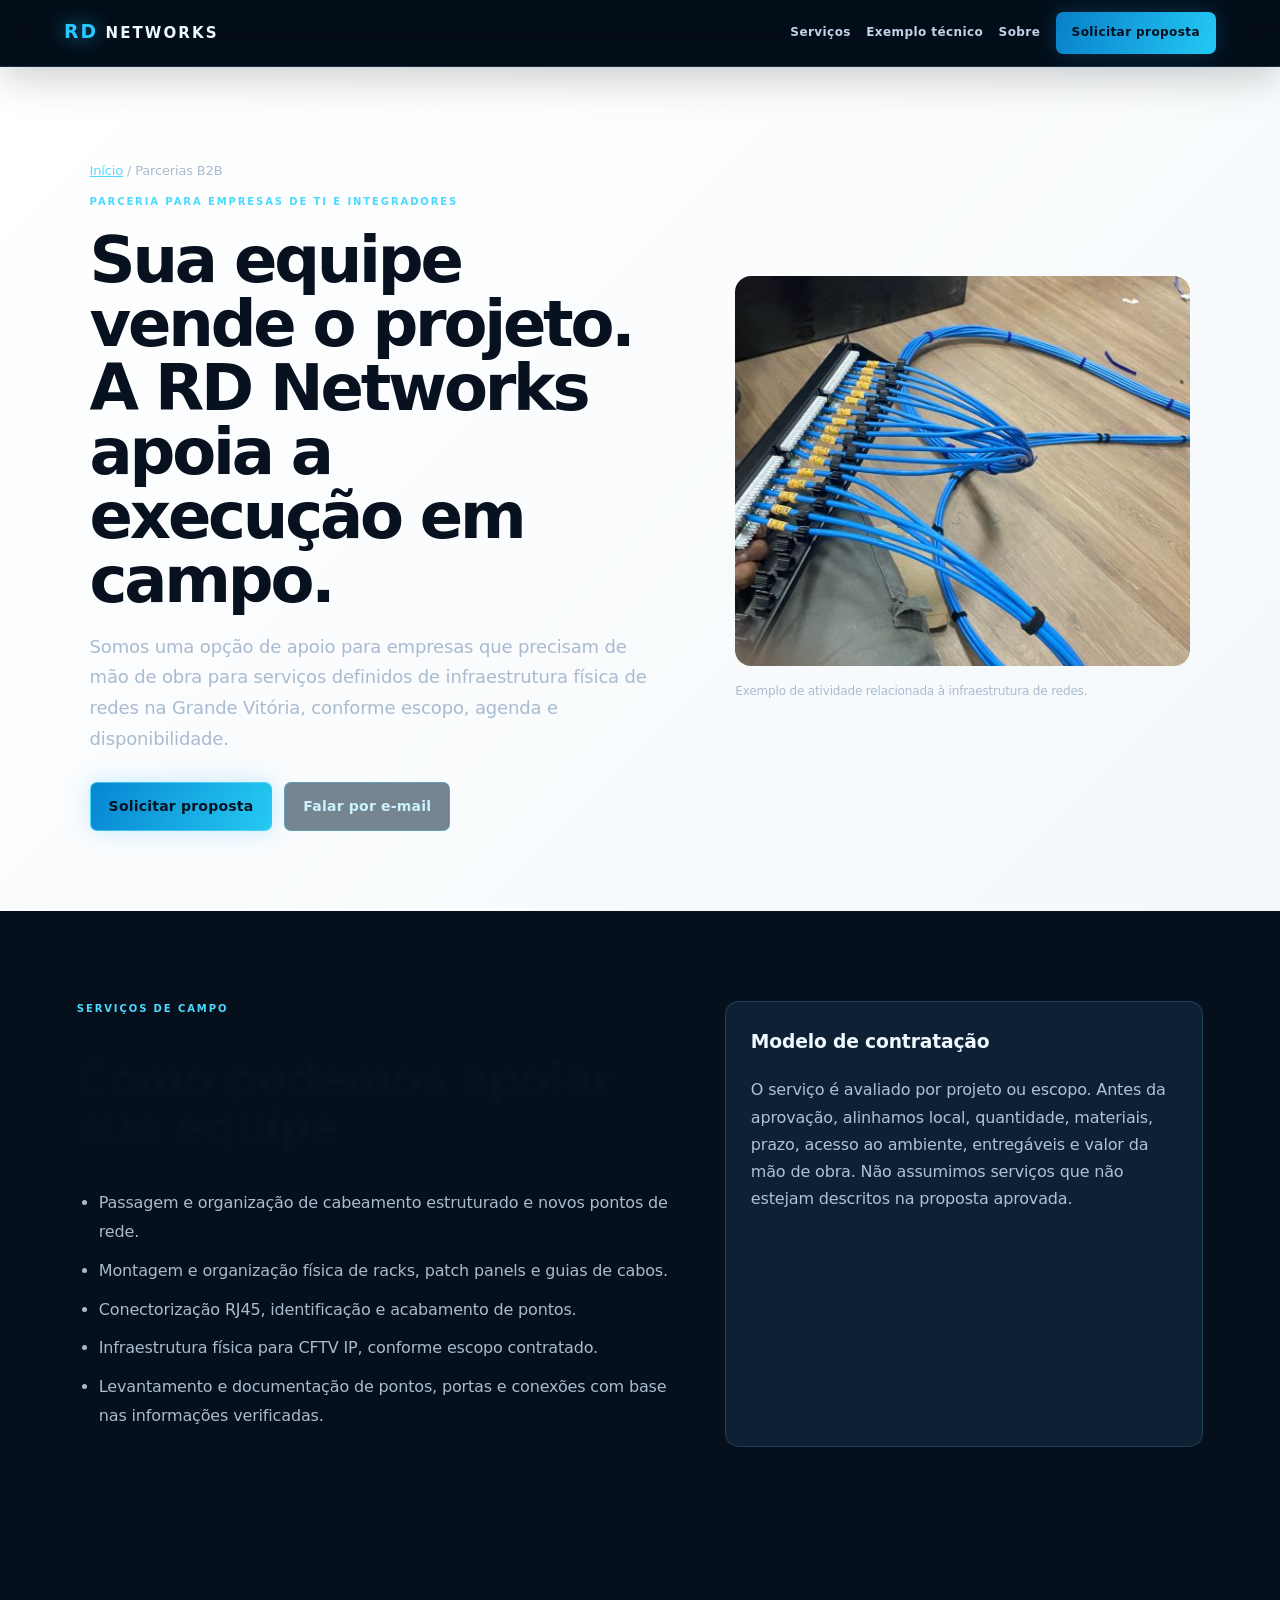
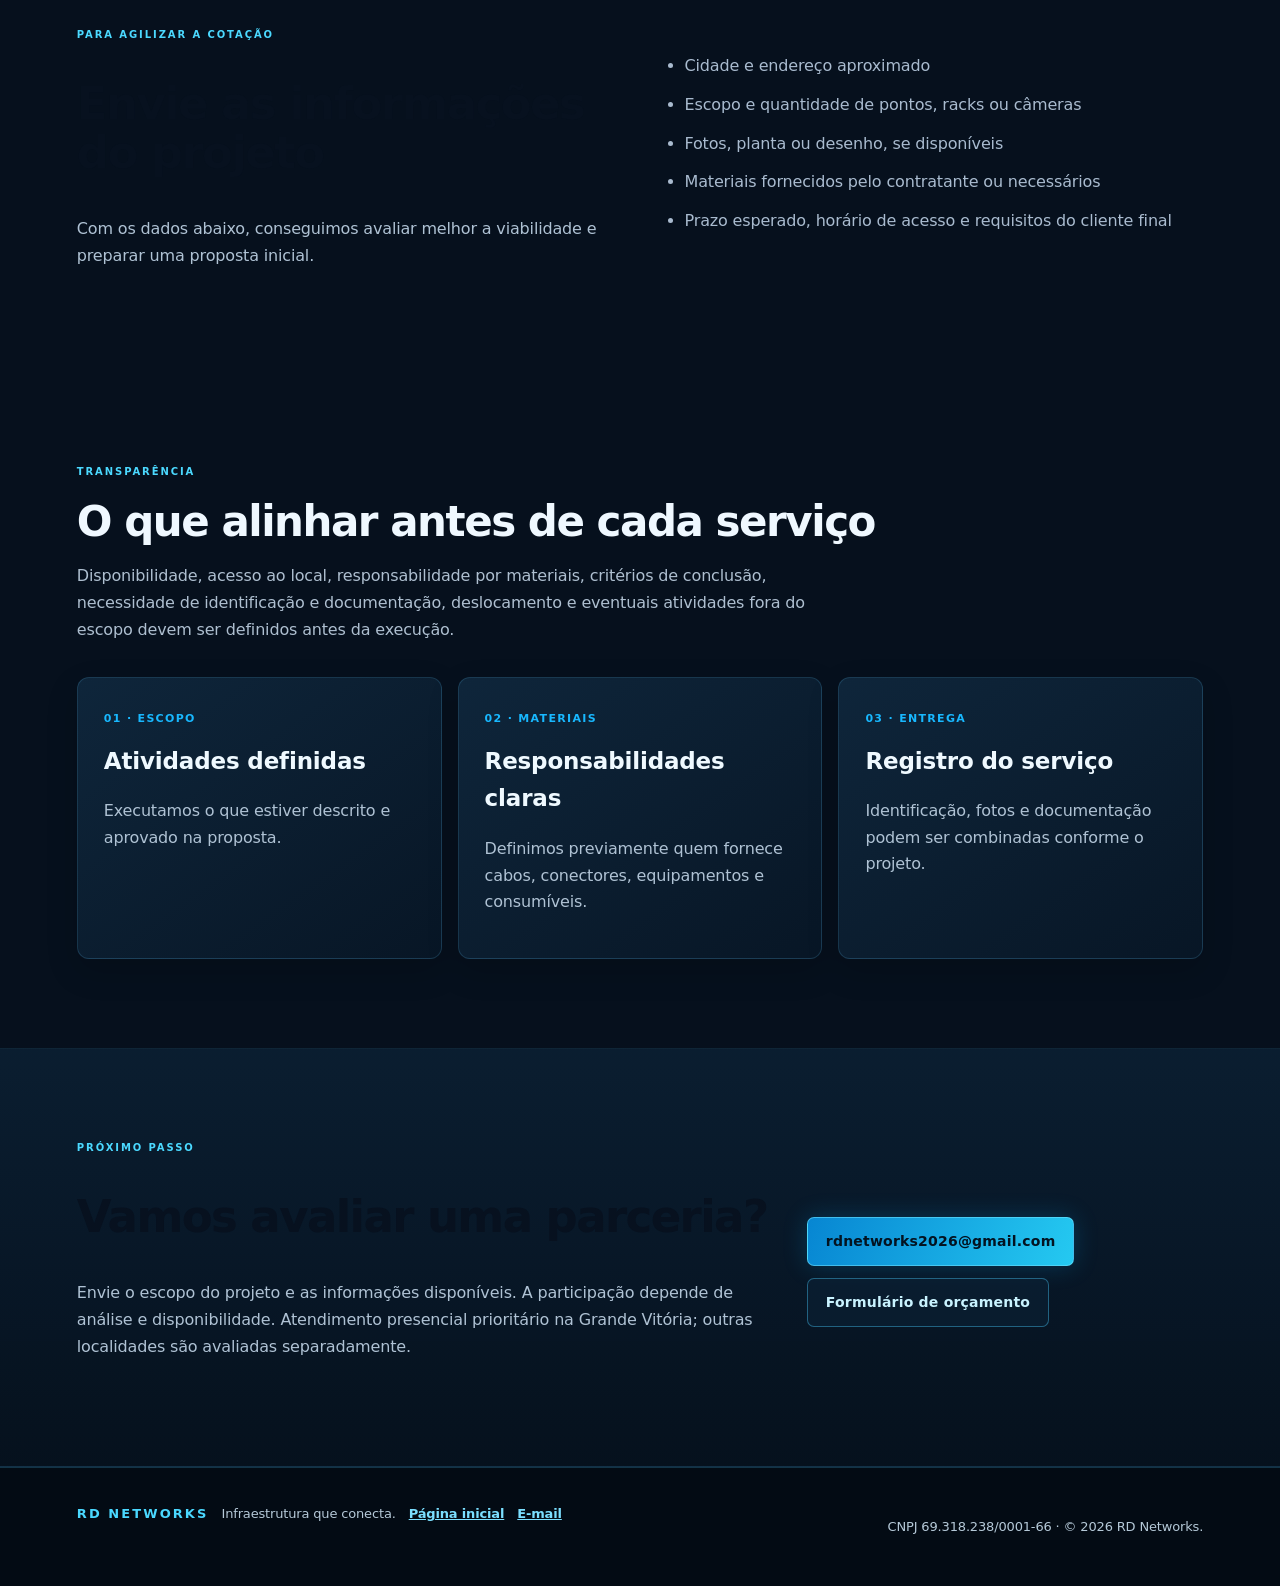
==== commit 29616efe: "Apply futuristic RD Networks site redesign" ====
--- a/b2b.html
+++ b/b2b.html
@@ -9,8 +9,10 @@
   <meta property="og:title" content="Parceria B2B para empresas de TI | RD Networks">
   <meta property="og:description" content="A RD Networks apoia empresas de TI e integradores com execução presencial de cabeamento estruturado, racks, patch panels, CFTV IP e documentação na Grande Vitória.">
   <meta property="og:url" content="https://rdnetworks2026.github.io/Rd-Networks/b2b.html">
-<link rel="canonical" href="https://rdnetworks2026.github.io/Rd-Networks/b2b.html">
-<link rel="stylesheet" href="style.css?v=20261027-round2">
+  <meta property="og:image" content="https://images.pexels.com/photos/5480781/pexels-photo-5480781.jpeg?auto=compress&cs=tinysrgb&w=1200">
+  <meta name="twitter:card" content="summary_large_image">
+
+<link rel="stylesheet" href="style.css?v=20261029-future">
 </head>
 <body>
 <header class="topbar"><a class="brand" href="./"><span>RD</span> NETWORKS</a><button class="menu" type="button" aria-label="Abrir menu" aria-controls="mainNav" aria-expanded="false">☰</button><nav id="mainNav" aria-label="Navegação principal"><a href="./#servicos">Serviços</a><a href="./#entregaveis">Exemplo técnico</a><a href="./#sobre">Sobre</a><a class="nav-cta" href="./#orcamento">Solicitar proposta</a></nav></header>
@@ -21,5 +23,5 @@
 <section class="section"><div class="section-heading"><p class="eyebrow">TRANSPARÊNCIA</p><h2>O que alinhar antes de cada serviço</h2><p>Disponibilidade, acesso ao local, responsabilidade por materiais, critérios de conclusão, necessidade de identificação e documentação, deslocamento e eventuais atividades fora do escopo devem ser definidos antes da execução.</p></div><div class="card-grid three"><article class="deliverable-card"><span class="sample-label">01 · ESCOPO</span><h3>Atividades definidas</h3><p>Executamos o que estiver descrito e aprovado na proposta.</p></article><article class="deliverable-card"><span class="sample-label">02 · MATERIAIS</span><h3>Responsabilidades claras</h3><p>Definimos previamente quem fornece cabos, conectores, equipamentos e consumíveis.</p></article><article class="deliverable-card"><span class="sample-label">03 · ENTREGA</span><h3>Registro do serviço</h3><p>Identificação, fotos e documentação podem ser combinadas conforme o projeto.</p></article></div></section>
 <section class="section detail-cta soft"><div><p class="eyebrow">PRÓXIMO PASSO</p><h2>Vamos avaliar uma parceria?</h2><p>Envie o escopo do projeto e as informações disponíveis. A participação depende de análise e disponibilidade. Atendimento presencial prioritário na Grande Vitória; outras localidades são avaliadas separadamente.</p></div><div class="actions"><a class="btn primary" href="mailto:rdnetworks2026@gmail.com?subject=Parceria%20B2B%20-%20RD%20Networks">rdnetworks2026@gmail.com</a><a class="btn secondary" href="./#orcamento">Formulário de orçamento</a></div></section>
 </main>
-<footer><div><strong>RD NETWORKS</strong><span>Infraestrutura que conecta.</span><a href="./">Página inicial</a><a href="mailto:rdnetworks2026@gmail.com?subject=Contato%20comercial%20-%20RD%20Networks">E-mail</a></div><p>CNPJ 69.318.238/0001-66 · © 2026 RD Networks.</p></footer><script src="script.js?v=20261027-round2"></script>
+<footer><div><strong>RD NETWORKS</strong><span>Infraestrutura que conecta.</span><a href="./">Página inicial</a><a href="mailto:rdnetworks2026@gmail.com?subject=Contato%20comercial%20-%20RD%20Networks">E-mail</a></div><p>CNPJ 69.318.238/0001-66 · © 2026 RD Networks.</p></footer><script src="script.js?v=20261027-round3"></script>
 </body></html>
--- a/style.css
+++ b/style.css
@@ -143,3 +143,134 @@
  .service-card{padding:17px}
 }
 @media(prefers-reduced-motion:reduce){*,*::before,*::after{scroll-behavior:auto!important;animation-duration:.01ms!important;animation-iteration-count:1!important;transition-duration:.01ms!important}}
+
+
+/* Segunda rodada: fotos ilustrativas, créditos, acessibilidade e versão mobile */
+.service-card>img{display:block;width:100%;height:190px;object-fit:cover;border-radius:11px;margin:0 0 8px;background:#eef3f7}
+.service-card .photo-note{display:block;margin:0 0 12px;color:var(--muted);font-size:11px;line-height:1.45}
+.photo-note a,.photo-note-caption a{color:var(--blue);text-decoration:underline;text-underline-offset:2px}
+.photo-note-caption{display:block;margin-top:8px;color:var(--muted);font-size:11px;line-height:1.5}
+.illustration-notice{margin:0 0 22px;padding:12px 15px;border-left:3px solid var(--blue);background:var(--soft);color:var(--muted);font-size:13px;line-height:1.6;border-radius:0 8px 8px 0}
+.technical-portfolio figure>img{display:block;width:100%;height:240px;object-fit:cover;background:#eef3f7}
+.technical-portfolio figure>small.photo-note{padding:0 14px 8px}
+a:focus-visible,button:focus-visible,input:focus-visible,select:focus-visible,textarea:focus-visible{outline:3px solid #28b6d8;outline-offset:3px}
+@media(max-width:760px){.services{grid-template-columns:repeat(2,minmax(0,1fr))!important}.service-card{padding:15px}.service-card>img{height:155px}.portfolio-grid{grid-template-columns:repeat(2,minmax(0,1fr))}.portfolio-grid img,.technical-portfolio figure>img{height:190px}}
+@media(max-width:520px){.services,.portfolio-grid{grid-template-columns:1fr!important}.service-card>img{height:210px}.portfolio-grid img,.technical-portfolio figure>img{height:220px}.service-card{padding:17px}}
+@media(prefers-reduced-motion:reduce){*,*::before,*::after{scroll-behavior:auto!important;animation-duration:.01ms!important;animation-iteration-count:1!important;transition-duration:.01ms!important}}
+
+
+/* RD NETWORKS — FUTURISTIC CORPORATE SYSTEM / 2026 */
+:root{
+  --navy:#07111f;--navy-2:#0a1b2e;--blue:#18b8ff;--blue-dark:#087bb8;
+  --cyan:#57e5ff;--ink:#eaf4ff;--muted:#a9bbcf;--line:rgba(112,181,220,.2);
+  --soft:#0d2034;--white:#f5faff;--surface:#0b1929;
+}
+html{scroll-behavior:smooth;scroll-padding-top:100px}
+body{background:#06101d;color:#eaf4ff;font-family:Inter,ui-sans-serif,system-ui,-apple-system,BlinkMacSystemFont,"Segoe UI",sans-serif;line-height:1.65}
+body:before{content:"";position:fixed;inset:0;z-index:-1;pointer-events:none;background-image:linear-gradient(rgba(54,151,205,.045) 1px,transparent 1px),linear-gradient(90deg,rgba(54,151,205,.045) 1px,transparent 1px);background-size:48px 48px;mask-image:linear-gradient(to bottom,black,transparent 88%)}
+a{color:#58d7ff}
+.topbar{position:sticky;top:0;z-index:1000;background:rgba(4,13,24,.88);backdrop-filter:blur(18px);border-bottom:1px solid rgba(76,186,239,.2);box-shadow:0 10px 40px rgba(0,0,0,.2);padding:12px clamp(18px,5vw,76px)}
+.brand{color:#effaff!important;letter-spacing:.14em;font-weight:900}
+.brand span{color:#29c8ff;text-shadow:0 0 20px rgba(41,200,255,.7)}
+#mainNav a{color:#c2d4e6!important;font-size:12px;font-weight:750;letter-spacing:.035em}
+#mainNav a:hover,#mainNav a:focus{color:#57e5ff!important}
+#mainNav .nav-cta{background:linear-gradient(110deg,#087fca,#24c9f4)!important;color:#03101c!important;border:0;border-radius:7px;box-shadow:0 0 25px rgba(25,174,242,.24);padding:11px 16px}
+.menu{color:#dff7ff!important;background:#102a40!important;border:1px solid var(--line)!important;border-radius:8px}
+.hero{position:relative;isolation:isolate;overflow:hidden;min-height:610px;padding:clamp(56px,8vw,112px) clamp(22px,7vw,110px);background:radial-gradient(ellipse at 78% 48%,rgba(0,153,225,.19),transparent 38%),linear-gradient(120deg,#071321 0%,#0a1d31 58%,#071321 100%);border-bottom:1px solid rgba(63,181,237,.2)}
+.hero:before{content:"";position:absolute;inset:0;z-index:-1;background:linear-gradient(115deg,transparent 48%,rgba(31,185,239,.08) 48.2%,transparent 48.6%),linear-gradient(25deg,transparent 60%,rgba(31,185,239,.06) 60.2%,transparent 60.5%);opacity:.8}
+.hero:after{content:"";position:absolute;width:480px;height:480px;right:5%;top:8%;z-index:-1;border:1px solid rgba(55,194,255,.13);border-radius:50%;box-shadow:0 0 0 45px rgba(55,194,255,.025),0 0 0 90px rgba(55,194,255,.02),0 0 100px rgba(0,170,255,.08)}
+.hero-copy{max-width:670px;position:relative;z-index:2}
+.eyebrow{color:#4bd9ff!important;font-size:10px!important;letter-spacing:.19em!important;font-weight:850!important}
+.hero h1{color:#f2f9ff!important;font-size:clamp(38px,5.2vw,66px)!important;line-height:1.06!important;letter-spacing:-.045em!important;max-width:720px;text-wrap:balance}
+.hero h1:after{content:"";display:block;width:92px;height:3px;margin-top:25px;background:linear-gradient(90deg,#20c5ff,transparent);box-shadow:0 0 16px #20c5ff}
+.hero-lead{color:#b5c9dc!important;font-size:16px!important;line-height:1.85!important;max-width:600px}
+.actions{gap:12px}
+.btn{border-radius:7px!important;font-weight:800!important;letter-spacing:.015em;transition:transform .2s ease,box-shadow .2s ease,background .2s ease!important}
+.btn:hover{transform:translateY(-2px);box-shadow:0 10px 30px rgba(0,174,255,.18)}
+.btn.primary{background:linear-gradient(110deg,#0786d2,#25c9f1)!important;color:#031321!important;border:1px solid rgba(113,228,255,.55)!important;box-shadow:0 0 24px rgba(0,167,245,.22)}
+.btn.secondary{background:rgba(11,35,55,.55)!important;color:#c9f3ff!important;border:1px solid rgba(71,196,245,.42)!important}
+.trust-row{color:#a9c2d5!important}
+.trust-row span{font-size:11px;letter-spacing:.02em}
+.hero-visual{filter:drop-shadow(0 20px 45px rgba(0,0,0,.45))}
+.visual-glow{background:radial-gradient(circle,rgba(0,188,255,.27),transparent 68%)!important;filter:blur(10px)}
+.rack-visual{background:linear-gradient(145deg,#102c43,#06111e)!important;border:1px solid rgba(68,203,255,.58)!important;box-shadow:0 0 0 8px rgba(42,174,232,.055),0 0 55px rgba(0,174,255,.22),inset 0 0 28px rgba(45,195,255,.1)!important}
+.rack-top{background:linear-gradient(90deg,#0a2438,#124b6b)!important;color:#6ce8ff!important;letter-spacing:.18em}
+.rack-unit{background:linear-gradient(90deg,#071522,#16334a)!important;border-color:rgba(82,193,236,.28)!important}
+.rack-unit i{background:linear-gradient(90deg,#0b5d8a,#27cfff)!important;box-shadow:0 0 8px rgba(40,204,255,.7)}
+.visual-label{background:rgba(4,21,36,.88)!important;color:#6fe7ff!important;border:1px solid rgba(68,207,255,.45)!important;box-shadow:0 0 22px rgba(0,170,255,.14);backdrop-filter:blur(8px)}
+.promo{background:linear-gradient(105deg,#0b3450,#0b1e32 75%)!important;border-top:1px solid rgba(52,193,248,.35);border-bottom:1px solid rgba(52,193,248,.25);color:#e9f8ff!important}
+.promo strong{color:#fff!important}.promo p{color:#b4cddd!important}.promo .btn.light{background:#dff8ff!important;color:#052038!important}
+.section{padding:clamp(58px,7vw,92px) clamp(20px,6vw,88px);background:transparent!important}
+.section.soft{background:linear-gradient(180deg,rgba(11,31,50,.92),rgba(6,17,30,.94))!important;border-top:1px solid rgba(82,180,225,.13);border-bottom:1px solid rgba(82,180,225,.13)}
+.section-heading{max-width:850px;margin-bottom:34px}
+.section-heading h2{color:#eff8ff!important;font-size:clamp(27px,3.3vw,42px)!important;letter-spacing:-.035em!important;line-height:1.16!important}
+.section-heading>p:not(.eyebrow){color:#aebfd0!important;max-width:760px}
+.card-grid{gap:16px}
+.problem-card,.service-card,.portfolio-grid figure,.deliverable-card,.hire-methods,.faq-item,.quote-panel,.b2b-card,.global-card{background:linear-gradient(145deg,rgba(15,39,60,.96),rgba(8,23,38,.96))!important;border:1px solid rgba(85,173,218,.2)!important;border-radius:12px!important;color:#e9f5ff!important;box-shadow:0 12px 32px rgba(0,0,0,.16);transition:transform .22s ease,border-color .22s ease,box-shadow .22s ease}
+.problem-card:hover,.service-card:hover,.portfolio-grid figure:hover{transform:translateY(-4px);border-color:rgba(58,205,255,.55)!important;box-shadow:0 18px 38px rgba(0,0,0,.25),0 0 24px rgba(0,159,230,.08)}
+.problem-card h3,.service-card h3,.portfolio-grid strong,.deliverable-card h3,.section h3{color:#eff9ff!important}
+.problem-card p,.service-card p,.portfolio-grid figcaption span,.section p:not(.eyebrow){color:#afc2d4}
+.problem-card>span,.service-card>span{color:#36caff!important;font-weight:900}
+.service-card{padding:18px!important}
+.service-card>img{border:1px solid rgba(92,190,230,.2);border-radius:8px!important;filter:saturate(.9)}
+.service-card a,.portfolio-grid a{color:#52d8ff!important;font-weight:800}
+.photo-note,.photo-note-caption{color:#8ea8bd!important}
+.illustration-notice{background:rgba(11,47,70,.62)!important;border-left-color:#31caff!important;color:#bdd3e4!important}
+.steps{gap:15px}
+.steps article{background:linear-gradient(145deg,#102b42,#0a1c2e)!important;border:1px solid rgba(83,179,224,.2)!important;border-radius:11px;padding:22px}
+.steps b{color:#35d0ff!important}
+.steps h3{color:#f1f9ff!important}.steps p{color:#aabfd1!important}
+.portfolio-grid figure{overflow:hidden}
+.portfolio-grid img{border-radius:8px 8px 0 0}
+.portfolio-grid figcaption{padding:17px}
+.portfolio-grid figcaption strong{display:block;margin-bottom:6px}
+.portfolio-grid figcaption span{display:block}
+#entregaveis,#contratar,#b2b,#global,#atendimento,#sobre,#faq,#orcamento{scroll-margin-top:95px}
+#entregaveis .section-heading,#contratar .section-heading{margin-bottom:28px}
+#sobre{background:radial-gradient(ellipse at 85% 30%,rgba(0,153,225,.1),transparent 45%)}
+#faq details,#faq .faq-item{background:#0c2135!important;border:1px solid rgba(80,171,215,.2)!important;border-radius:9px!important;color:#e7f4ff!important}
+#faq summary{color:#eaf7ff!important}
+#faq p{color:#adbed0!important}
+#orcamento{background:linear-gradient(180deg,#0a1d30,#06111f)!important}
+#quoteForm{background:linear-gradient(145deg,rgba(14,39,60,.98),rgba(7,22,36,.98))!important;border:1px solid rgba(74,190,239,.25)!important;border-radius:14px!important;padding:clamp(20px,4vw,38px)!important;box-shadow:0 20px 55px rgba(0,0,0,.25)}
+#quoteForm label{color:#cfe1ef!important}
+#quoteForm input,#quoteForm select,#quoteForm textarea{background:#071727!important;color:#effaff!important;border:1px solid rgba(108,166,200,.32)!important;border-radius:7px!important}
+#quoteForm input::placeholder,#quoteForm textarea::placeholder{color:#7892a8!important}
+#quoteForm input:focus,#quoteForm select:focus,#quoteForm textarea:focus{border-color:#35cfff!important;box-shadow:0 0 0 3px rgba(40,190,245,.12)!important}
+.request-type{background:#0a1c2d!important;border:1px solid rgba(88,175,218,.22)!important;border-radius:8px}
+.request-type:has(input:checked){border-color:#31caff!important;background:rgba(13,69,98,.48)!important}
+.request-type b{color:#effaff!important}.request-type small{color:#9db5c9!important}
+.consent{color:#aebfd0!important}
+.international-notice{background:#0b2a40!important;border-color:rgba(55,194,255,.3)!important;color:#e7f7ff!important}
+.status{color:#65e5a4!important}
+footer{background:#030b14!important;border-top:1px solid rgba(74,182,231,.24)!important;color:#b5c9d8!important;padding:35px clamp(20px,6vw,88px)!important}
+footer strong{color:#4ad8ff!important;letter-spacing:.16em}
+footer a{color:#7bdfff!important}
+.whatsapp-float{background:linear-gradient(120deg,#087cba,#21c8ee)!important;color:#031522!important;border:1px solid rgba(143,238,255,.55)!important;box-shadow:0 8px 28px rgba(0,168,226,.3)!important;border-radius:9px!important}
+.whatsapp-float b{color:#031522!important}
+hr,.divider{border-color:var(--line)!important}
+@keyframes rdPulse{0%,100%{box-shadow:0 0 16px rgba(28,194,255,.13)}50%{box-shadow:0 0 34px rgba(28,194,255,.28)}}
+.hero-visual .rack-visual{animation:rdPulse 5s ease-in-out infinite}
+@media(max-width:900px){
+ .hero{min-height:auto;gap:35px}
+ .hero-visual{max-width:440px;margin:15px auto 0}
+ #mainNav{background:rgba(4,15,27,.98)!important;border:1px solid rgba(75,183,230,.2);border-radius:0 0 12px 12px}
+ #mainNav a{padding:13px 18px!important}
+}
+@media(max-width:600px){
+ .topbar{padding:10px 16px}
+ .hero{padding:58px 22px 48px}
+ .hero h1{font-size:39px!important}
+ .hero-lead{font-size:14px!important}
+ .trust-row{display:grid;grid-template-columns:1fr;gap:7px}
+ .promo{padding:20px!important;gap:15px;align-items:flex-start!important;flex-direction:column}
+ .section{padding:55px 19px}
+ .card-grid.four,.card-grid.three,.card-grid.services{grid-template-columns:1fr!important}
+ .problem-card,.service-card{padding:18px!important}
+ .steps{grid-template-columns:1fr!important}
+ .portfolio-grid,.real-work-gallery{grid-template-columns:1fr!important}
+ #quoteForm{padding:19px!important}
+ .two{grid-template-columns:1fr!important}
+ .whatsapp-float{right:14px!important;bottom:14px!important}
+}
+@media(prefers-reduced-motion:reduce){.hero-visual .rack-visual{animation:none!important}}
